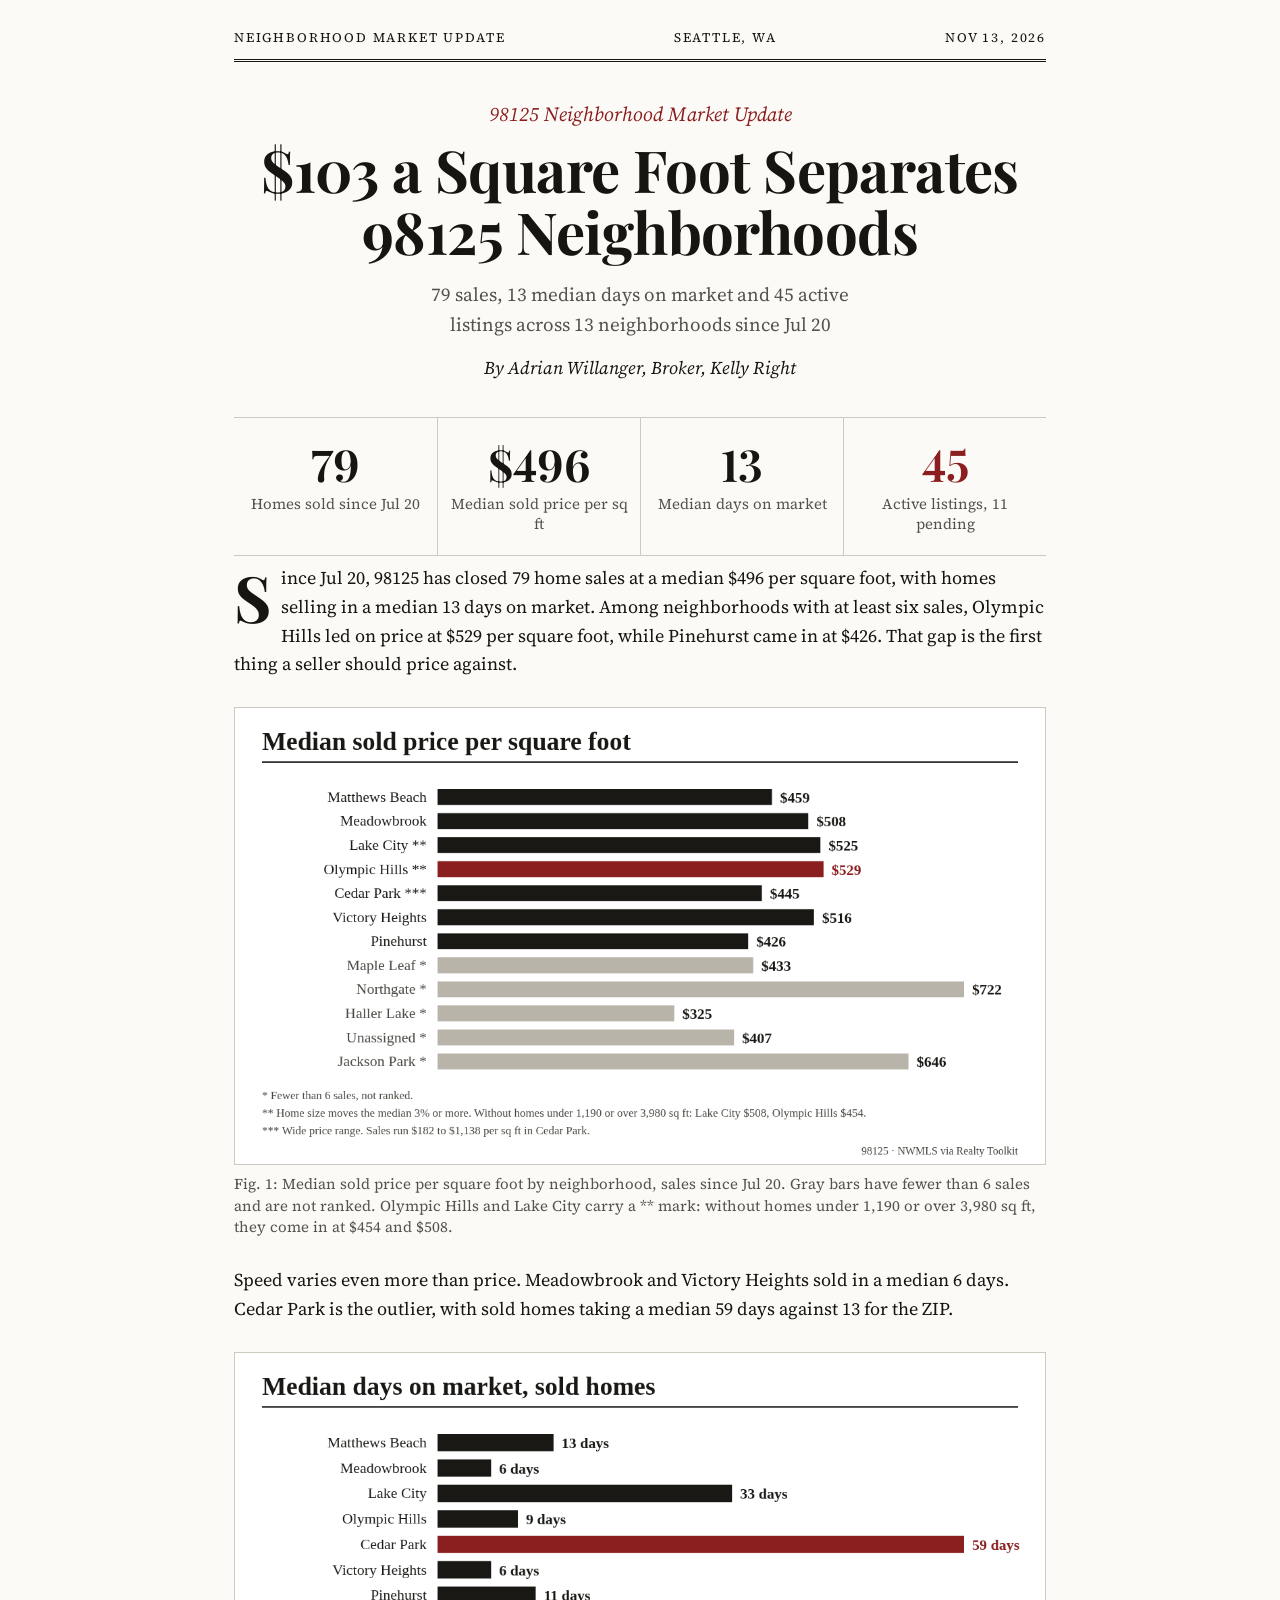
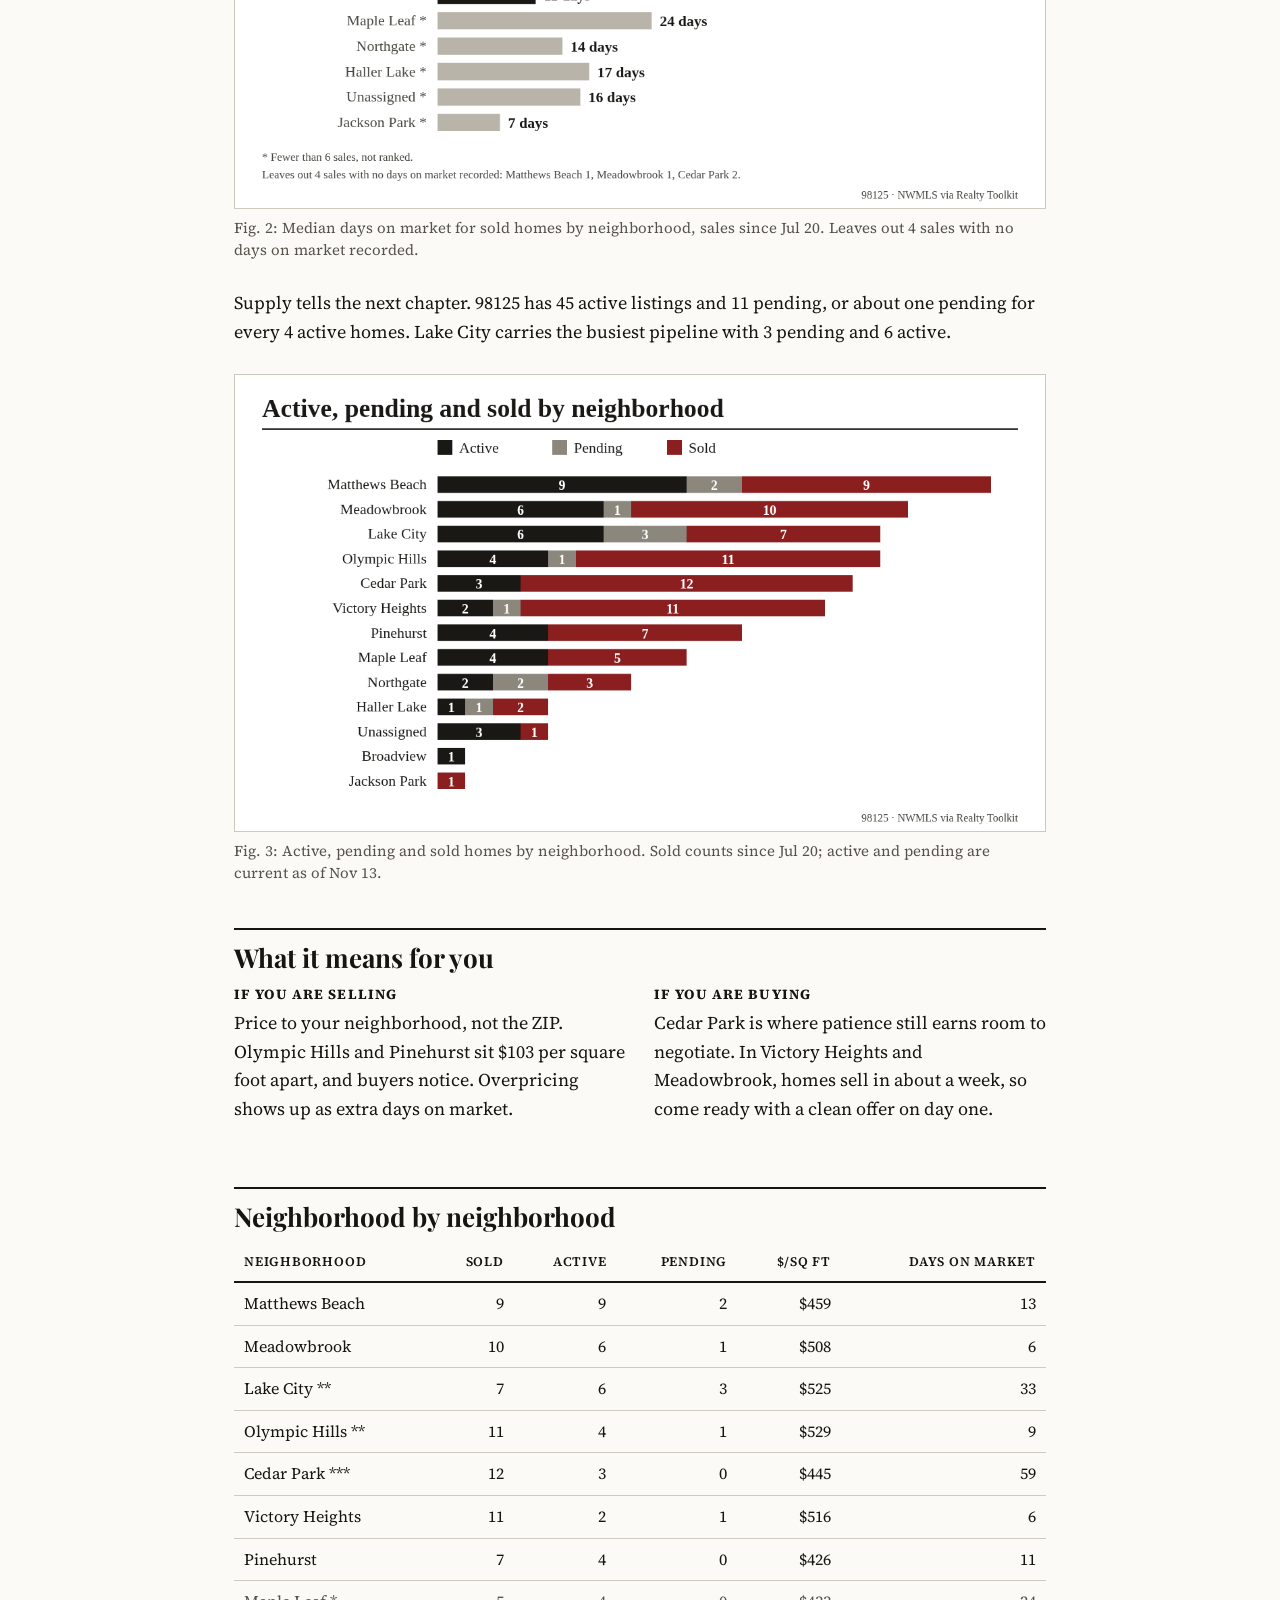
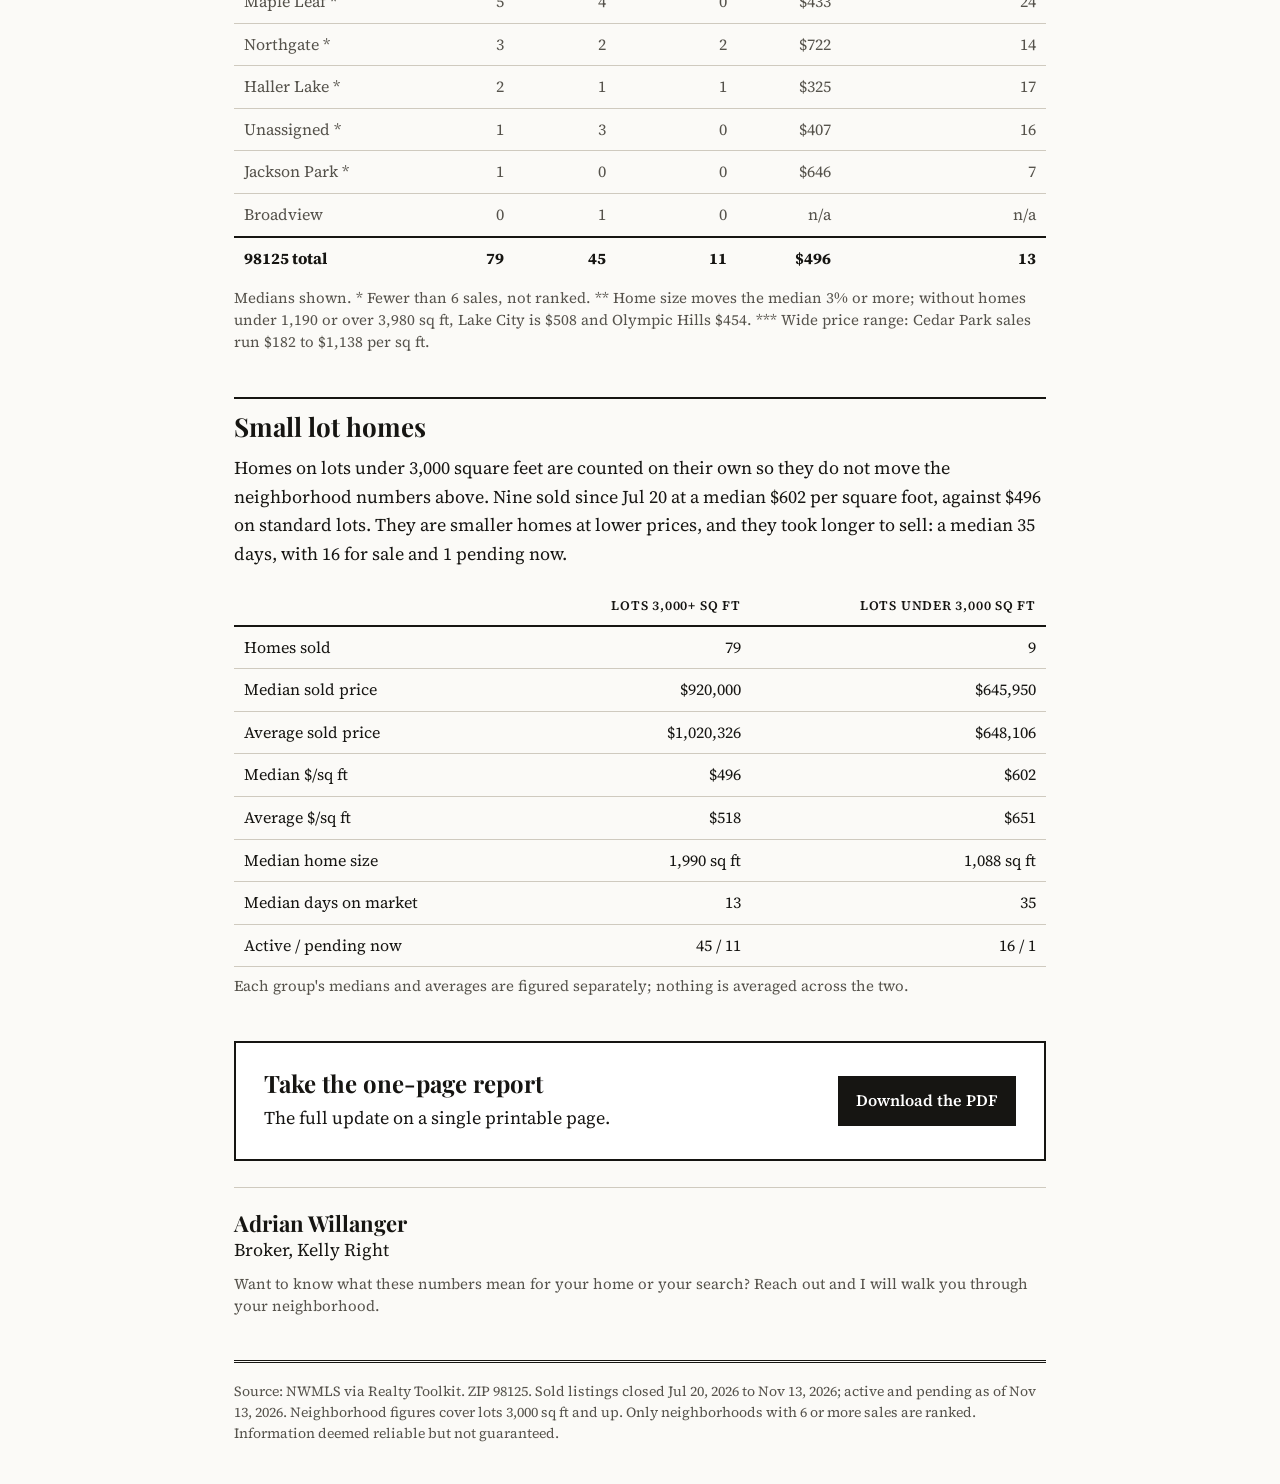
==== index.html @ 1f7a0842 "Make the GitHub Pages home page a client-facing 98125 market update and move the app to studio.html " ====
<!doctype html>
<html lang="en">
<head>
<meta charset="utf-8" />
<meta name="viewport" content="width=device-width, initial-scale=1" />
<title>98125 Neighborhood Market Update, November 2026 | Adrian Willanger</title>
<meta name="description" content="Neighborhood by neighborhood: price per square foot, days on market and listings for Seattle's 98125, from 79 home sales closed Jul 20 to Nov 13, 2026." />
<meta property="og:type" content="article" />
<meta property="og:title" content="98125 Neighborhood Market Update: November 2026" />
<meta property="og:description" content="$103 a square foot separates 98125 neighborhoods. Price per square foot, days on market and listings, neighborhood by neighborhood." />
<meta property="og:url" content="https://adrianwillanger-cyber.github.io/micro-market-studio/" />
<meta property="og:image" content="https://adrianwillanger-cyber.github.io/micro-market-studio/reports/98125-2026-11/share.png" />
<meta property="og:image:width" content="1200" />
<meta property="og:image:height" content="630" />
<meta name="twitter:card" content="summary_large_image" />
<link rel="preconnect" href="https://fonts.googleapis.com" />
<link rel="preconnect" href="https://fonts.gstatic.com" crossorigin />
<link href="https://fonts.googleapis.com/css2?family=Playfair+Display:wght@700&family=Source+Serif+4:ital,opsz,wght@0,8..60,400;0,8..60,600;0,8..60,700;1,8..60,400&display=swap" rel="stylesheet" />
<link rel="icon" href="data:image/svg+xml,%3Csvg xmlns=%27http://www.w3.org/2000/svg%27 viewBox=%270 0 16 16%27%3E%3Crect width=%2716%27 height=%2716%27 fill=%27%23161616%27/%3E%3C/svg%3E" />
<style>
:root { --ink:#161512; --muted:#55524b; --rule:#cfcabf; --paper:#fbfaf7; --red:#8b1e1e; --wash:#f2efe8; }
* { box-sizing:border-box; }
html { -webkit-text-size-adjust:100%; }
body { margin:0; font-variant-numeric:lining-nums; background:var(--paper); color:var(--ink); font:400 18px/1.6 "Source Serif 4", Georgia, serif; }
.wrap { max-width:860px; margin:0 auto; padding:0 24px; }
a { color:var(--ink); text-underline-offset:3px; }
.dateline { display:flex; justify-content:space-between; gap:12px; padding:28px 0 10px; border-bottom:3px double var(--ink); font-size:13px; letter-spacing:.14em; text-transform:uppercase; }
.kicker { margin:36px 0 8px; text-align:center; color:var(--red); font-style:italic; font-size:20px; }
h1 { margin:0 auto; max-width:760px; text-align:center; font:700 clamp(34px,6vw,58px)/1.08 "Playfair Display", Georgia, serif; letter-spacing:-.01em; text-wrap:balance; }
.dek { margin:16px auto 0; max-width:640px; text-align:center; color:var(--muted); font-size:19px; text-wrap:balance; }
.byline { margin:14px 0 0; text-align:center; font-style:italic; }
.figs { display:grid; grid-template-columns:repeat(4,1fr); margin:34px 0 8px; border-top:1px solid var(--rule); border-bottom:1px solid var(--rule); }
.fig { padding:22px 10px; text-align:center; }
.fig + .fig { border-left:1px solid var(--rule); }
.fig b { display:block; font:700 clamp(30px,4.6vw,44px)/1.1 "Playfair Display", Georgia, serif; font-variant-numeric:lining-nums tabular-nums; }
.fig span { display:block; margin-top:6px; color:var(--muted); font-size:15px; line-height:1.3; }
.fig.red b { color:var(--red); }
article p { margin:0 0 1.05em; }
.lead::first-letter { float:left; font:700 64px/0.85 "Playfair Display", Georgia, serif; padding:6px 10px 0 0; }
h2 { margin:44px 0 12px; padding-top:12px; border-top:2px solid var(--ink); font:700 26px/1.2 "Playfair Display", Georgia, serif; }
figure { margin:28px 0; }
figure img { display:block; width:100%; height:auto; border:1px solid var(--rule); background:#fff; }
figcaption { margin-top:8px; color:var(--muted); font-size:15px; line-height:1.45; }
.tablewrap { overflow-x:auto; margin:12px 0 8px; -webkit-overflow-scrolling:touch; }
table { width:100%; border-collapse:collapse; font-size:16px; font-variant-numeric:lining-nums tabular-nums; }
th, td { padding:8px 10px; border-bottom:1px solid var(--rule); text-align:right; white-space:nowrap; }
th:first-child, td:first-child { text-align:left; }
thead th { border-bottom:2px solid var(--ink); font-weight:600; font-size:13px; letter-spacing:.06em; text-transform:uppercase; }
tr.dim td { color:var(--muted); }
tr.total td { border-top:2px solid var(--ink); border-bottom:none; font-weight:700; }
.note { color:var(--muted); font-size:15px; line-height:1.45; }
.split { display:grid; grid-template-columns:1fr 1fr; gap:28px; margin-top:8px; }
.split h3 { margin:0 0 6px; font:700 19px/1.3 "Source Serif 4", Georgia, serif; text-transform:uppercase; letter-spacing:.08em; font-size:14px; }
.box { margin:44px 0 0; padding:26px 28px; border:2px solid var(--ink); background:#fff; display:flex; gap:24px; align-items:center; justify-content:space-between; flex-wrap:wrap; }
.box h2 { margin:0 0 6px; padding:0; border:0; font-size:24px; }
.box p { margin:0; }
.btn { display:inline-block; padding:12px 18px; background:var(--ink); color:#fff; text-decoration:none; font-weight:600; font-size:16px; }
.btn:hover, .btn:focus-visible { background:var(--red); }
.contact { margin:26px 0 0; padding:22px 0 0; border-top:1px solid var(--rule); }
.contact .name { font:700 22px/1.2 "Playfair Display", Georgia, serif; }
footer { margin:44px 0 0; padding:18px 0 40px; border-top:3px double var(--ink); color:var(--muted); font-size:14px; line-height:1.5; }
@media (max-width:640px) {
  body { font-size:17px; }
  .wrap { padding:0 18px; }
  .dateline span:first-child { display:none; }
  .figs { grid-template-columns:1fr 1fr; }
  .fig:nth-child(3) { border-left:none; }
  .fig:nth-child(n+3) { border-top:1px solid var(--rule); }
  .split { grid-template-columns:1fr; gap:16px; }
  th, td { padding:7px 8px; font-size:15px; }
  .box { padding:20px; }
}
</style>
</head>
<body>
<div class="wrap">
  <div class="dateline"><span>Neighborhood Market Update</span><span>Seattle, WA</span><span>Nov 13, 2026</span></div>

  <header>
    <p class="kicker">98125 Neighborhood Market Update</p>
    <h1>$103 a Square Foot Separates 98125 Neighborhoods</h1>
    <p class="dek">79 sales, 13 median days on market and 45 active listings across 13 neighborhoods since Jul 20</p>
    <p class="byline">By Adrian Willanger, Broker, Kelly Right</p>
  </header>

  <section class="figs" aria-label="Key figures">
    <div class="fig"><b>79</b><span>Homes sold since Jul 20</span></div>
    <div class="fig"><b>$496</b><span>Median sold price per sq ft</span></div>
    <div class="fig"><b>13</b><span>Median days on market</span></div>
    <div class="fig red"><b>45</b><span>Active listings, 11 pending</span></div>
  </section>

  <article>
    <p class="lead">Since Jul 20, 98125 has closed 79 home sales at a median $496 per square foot, with homes selling in a median 13 days on market. Among neighborhoods with at least six sales, Olympic Hills led on price at $529 per square foot, while Pinehurst came in at $426. That gap is the first thing a seller should price against.</p>

    <figure>
      <img src="reports/98125-2026-11/chart-1.png" width="1200" height="675" alt="Bar chart of median sold price per square foot by 98125 neighborhood. Olympic Hills $529, Lake City $525, Victory Heights $516, Meadowbrook $508, Matthews Beach $459, Cedar Park $445, Pinehurst $426." />
      <figcaption>Fig. 1: Median sold price per square foot by neighborhood, sales since Jul 20. Gray bars have fewer than 6 sales and are not ranked. Olympic Hills and Lake City carry a ** mark: without homes under 1,190 or over 3,980 sq ft, they come in at $454 and $508.</figcaption>
    </figure>

    <p>Speed varies even more than price. Meadowbrook and Victory Heights sold in a median 6 days. Cedar Park is the outlier, with sold homes taking a median 59 days against 13 for the ZIP.</p>

    <figure>
      <img src="reports/98125-2026-11/chart-2.png" width="1200" height="675" alt="Bar chart of median days on market for sold homes by 98125 neighborhood. Cedar Park is slowest at 59 days; Meadowbrook and Victory Heights are fastest at 6 days." />
      <figcaption>Fig. 2: Median days on market for sold homes by neighborhood, sales since Jul 20. Leaves out 4 sales with no days on market recorded.</figcaption>
    </figure>

    <p>Supply tells the next chapter. 98125 has 45 active listings and 11 pending, or about one pending for every 4 active homes. Lake City carries the busiest pipeline with 3 pending and 6 active.</p>

    <figure>
      <img src="reports/98125-2026-11/chart-3.png" width="1200" height="675" alt="Chart of active, pending and sold homes by 98125 neighborhood." />
      <figcaption>Fig. 3: Active, pending and sold homes by neighborhood. Sold counts since Jul 20; active and pending are current as of Nov 13.</figcaption>
    </figure>

    <h2>What it means for you</h2>
    <div class="split">
      <div>
        <h3>If you are selling</h3>
        <p>Price to your neighborhood, not the ZIP. Olympic Hills and Pinehurst sit $103 per square foot apart, and buyers notice. Overpricing shows up as extra days on market.</p>
      </div>
      <div>
        <h3>If you are buying</h3>
        <p>Cedar Park is where patience still earns room to negotiate. In Victory Heights and Meadowbrook, homes sell in about a week, so come ready with a clean offer on day one.</p>
      </div>
    </div>

    <h2>Neighborhood by neighborhood</h2>
    <div class="tablewrap">
      <table>
        <thead><tr><th>Neighborhood</th><th>Sold</th><th>Active</th><th>Pending</th><th>$/sq ft</th><th>Days on market</th></tr></thead>
        <tbody>
          <tr><td>Matthews Beach</td><td>9</td><td>9</td><td>2</td><td>$459</td><td>13</td></tr>
          <tr><td>Meadowbrook</td><td>10</td><td>6</td><td>1</td><td>$508</td><td>6</td></tr>
          <tr><td>Lake City **</td><td>7</td><td>6</td><td>3</td><td>$525</td><td>33</td></tr>
          <tr><td>Olympic Hills **</td><td>11</td><td>4</td><td>1</td><td>$529</td><td>9</td></tr>
          <tr><td>Cedar Park ***</td><td>12</td><td>3</td><td>0</td><td>$445</td><td>59</td></tr>
          <tr><td>Victory Heights</td><td>11</td><td>2</td><td>1</td><td>$516</td><td>6</td></tr>
          <tr><td>Pinehurst</td><td>7</td><td>4</td><td>0</td><td>$426</td><td>11</td></tr>
          <tr class="dim"><td>Maple Leaf *</td><td>5</td><td>4</td><td>0</td><td>$433</td><td>24</td></tr>
          <tr class="dim"><td>Northgate *</td><td>3</td><td>2</td><td>2</td><td>$722</td><td>14</td></tr>
          <tr class="dim"><td>Haller Lake *</td><td>2</td><td>1</td><td>1</td><td>$325</td><td>17</td></tr>
          <tr class="dim"><td>Unassigned *</td><td>1</td><td>3</td><td>0</td><td>$407</td><td>16</td></tr>
          <tr class="dim"><td>Jackson Park *</td><td>1</td><td>0</td><td>0</td><td>$646</td><td>7</td></tr>
          <tr class="dim"><td>Broadview</td><td>0</td><td>1</td><td>0</td><td>n/a</td><td>n/a</td></tr>
          <tr class="total"><td>98125 total</td><td>79</td><td>45</td><td>11</td><td>$496</td><td>13</td></tr>
        </tbody>
      </table>
    </div>
    <p class="note">Medians shown. * Fewer than 6 sales, not ranked. ** Home size moves the median 3% or more; without homes under 1,190 or over 3,980 sq ft, Lake City is $508 and Olympic Hills $454. *** Wide price range: Cedar Park sales run $182 to $1,138 per sq ft.</p>

    <h2>Small lot homes</h2>
    <p>Homes on lots under 3,000 square feet are counted on their own so they do not move the neighborhood numbers above. Nine sold since Jul 20 at a median $602 per square foot, against $496 on standard lots. They are smaller homes at lower prices, and they took longer to sell: a median 35 days, with 16 for sale and 1 pending now.</p>
    <div class="tablewrap">
      <table>
        <thead><tr><th></th><th>Lots 3,000+ sq ft</th><th>Lots under 3,000 sq ft</th></tr></thead>
        <tbody>
          <tr><td>Homes sold</td><td>79</td><td>9</td></tr>
          <tr><td>Median sold price</td><td>$920,000</td><td>$645,950</td></tr>
          <tr><td>Average sold price</td><td>$1,020,326</td><td>$648,106</td></tr>
          <tr><td>Median $/sq ft</td><td>$496</td><td>$602</td></tr>
          <tr><td>Average $/sq ft</td><td>$518</td><td>$651</td></tr>
          <tr><td>Median home size</td><td>1,990 sq ft</td><td>1,088 sq ft</td></tr>
          <tr><td>Median days on market</td><td>13</td><td>35</td></tr>
          <tr><td>Active / pending now</td><td>45 / 11</td><td>16 / 1</td></tr>
        </tbody>
      </table>
    </div>
    <p class="note">Each group's medians and averages are figured separately; nothing is averaged across the two.</p>

    <div class="box">
      <div>
        <h2>Take the one-page report</h2>
        <p>The full update on a single printable page.</p>
      </div>
      <a class="btn" href="reports/98125-2026-11/98125-Neighborhood-Market-Update-Nov-2026.pdf" download>Download the PDF</a>
    </div>

    <div class="contact">
      <div class="name">Adrian Willanger</div>
      <div>Broker, Kelly Right</div>
      <p class="note" style="margin-top:8px">Want to know what these numbers mean for your home or your search? Reach out and I will walk you through your neighborhood.</p>
    </div>
  </article>

  <footer>
    Source: NWMLS via Realty Toolkit. ZIP 98125. Sold listings closed Jul 20, 2026 to Nov 13, 2026; active and pending as of Nov 13, 2026. Neighborhood figures cover lots 3,000 sq ft and up. Only neighborhoods with 6 or more sales are ranked. Information deemed reliable but not guaranteed.
  </footer>
</div>
</body>
</html>
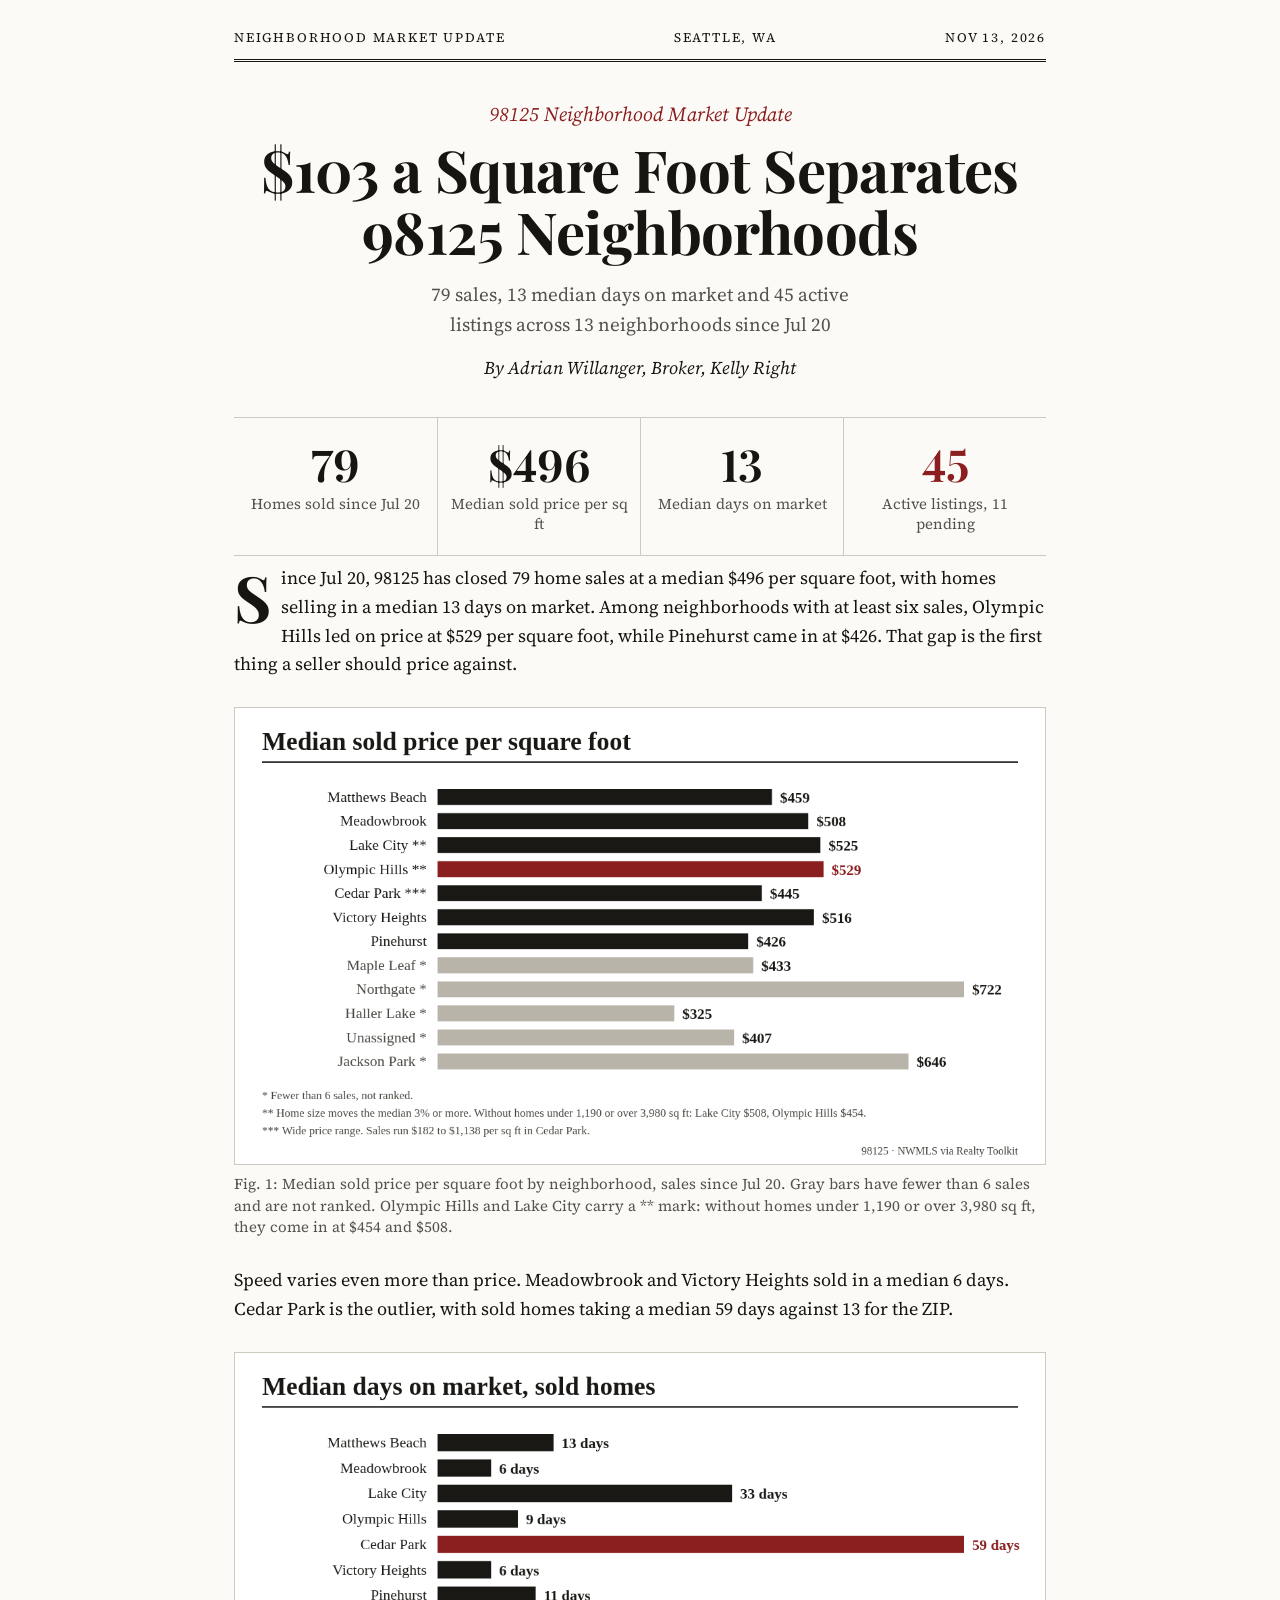
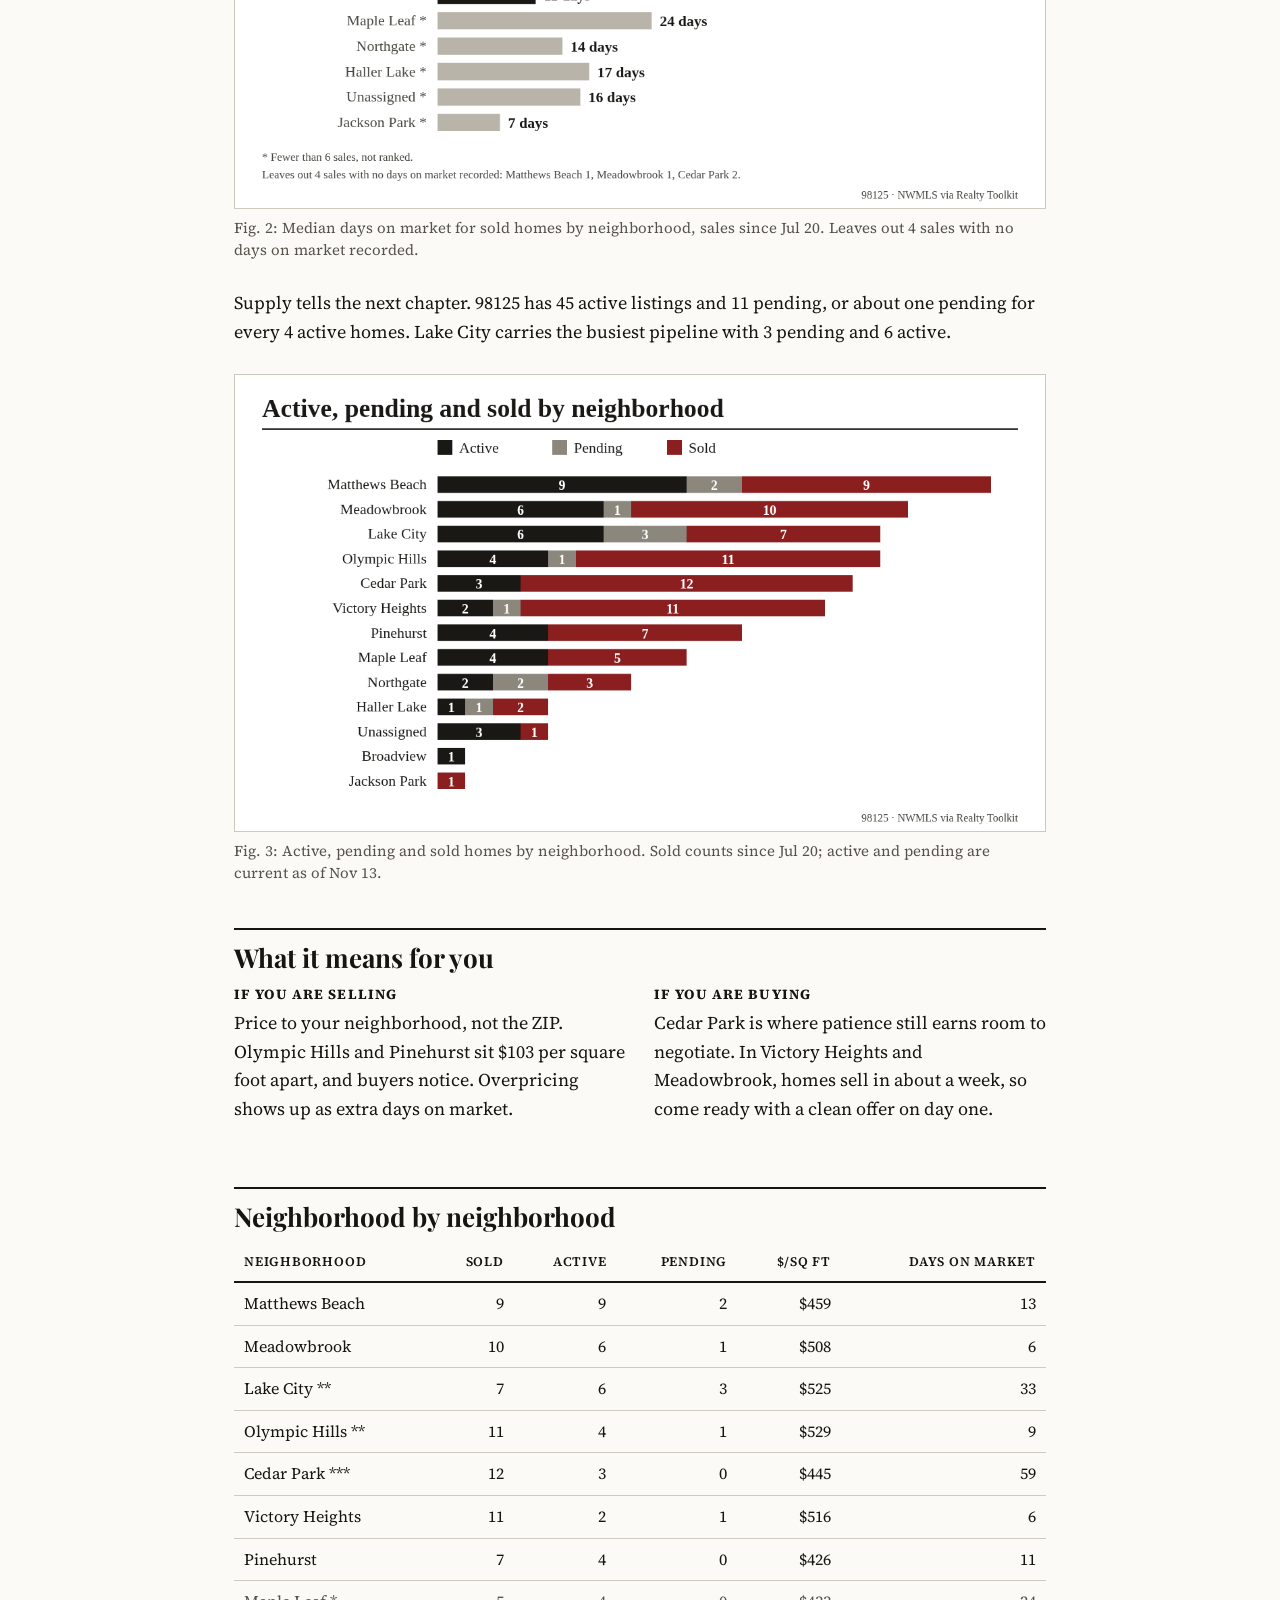
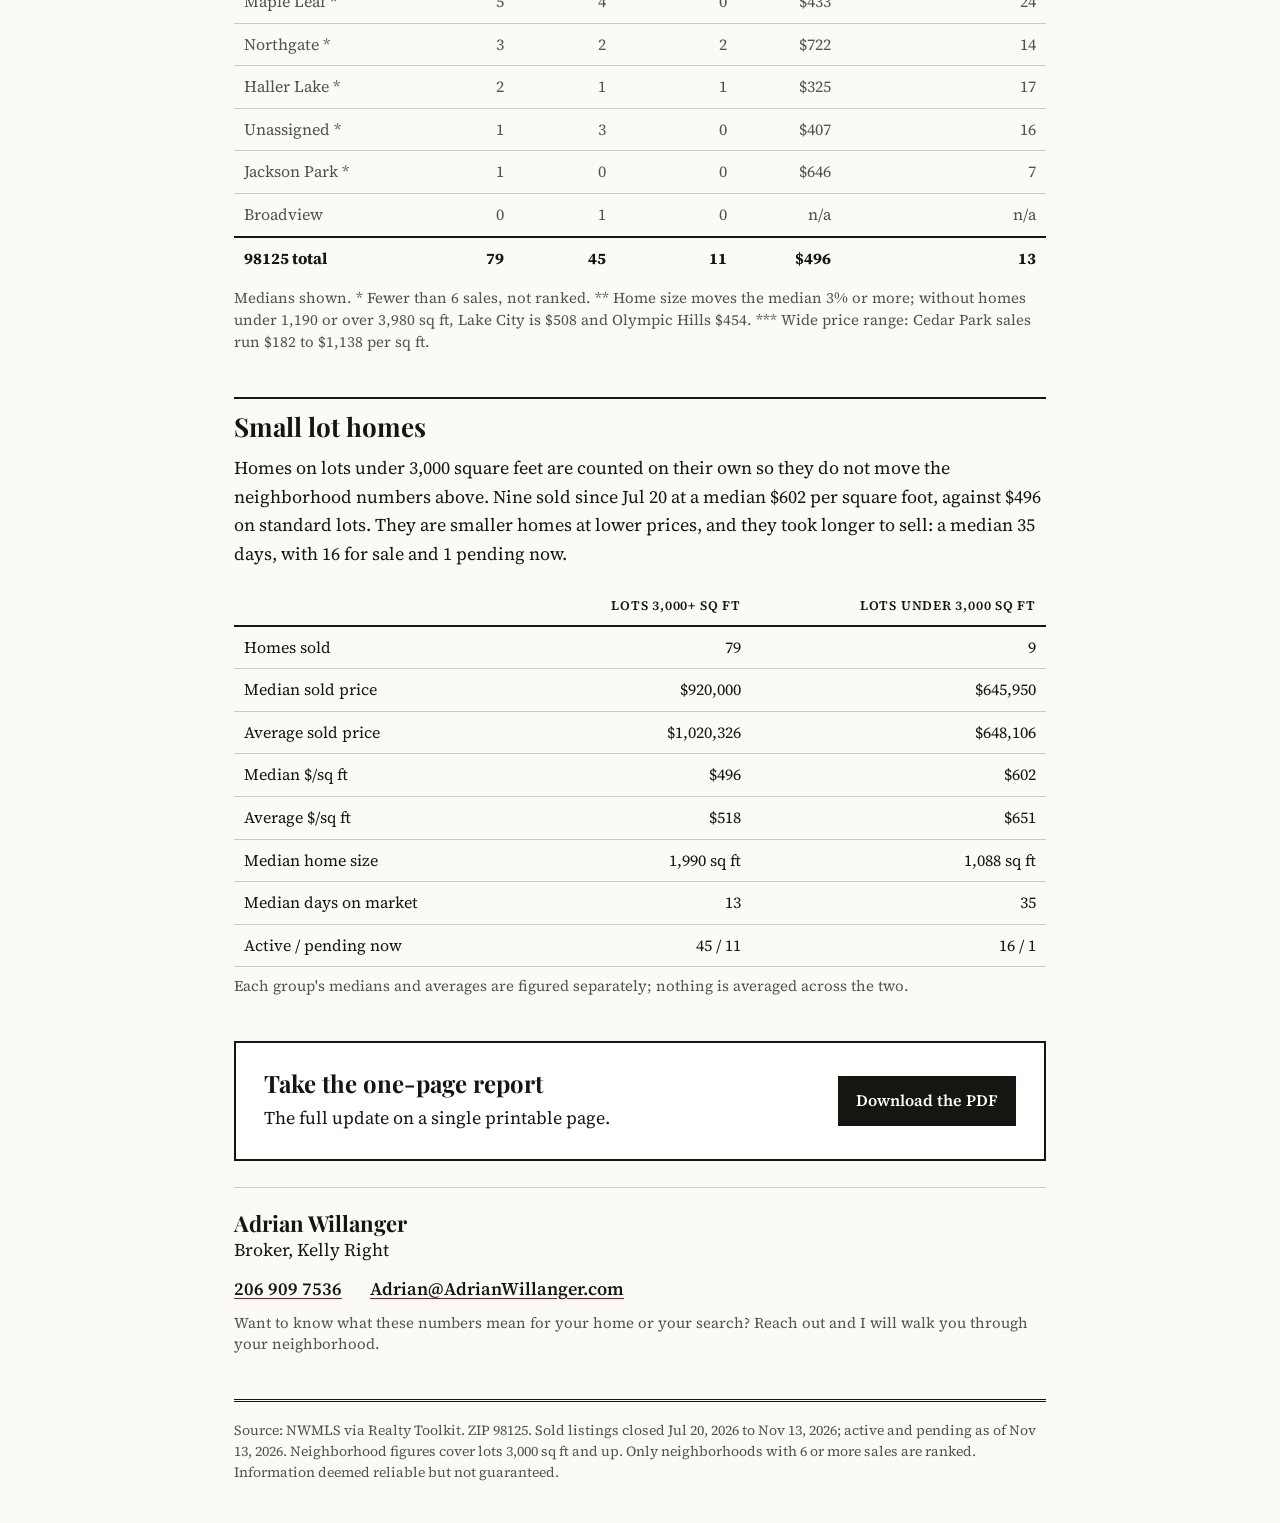
==== commit 60caec32: "Add phone and email to the client page contact block Co-authored-by: Perplexity <noreply@perplexity." ====
--- a/index.html
+++ b/index.html
@@ -58,6 +58,9 @@
 .btn:hover, .btn:focus-visible { background:var(--red); }
 .contact { margin:26px 0 0; padding:22px 0 0; border-top:1px solid var(--rule); }
 .contact .name { font:700 22px/1.2 "Playfair Display", Georgia, serif; }
+.reach { display:flex; flex-wrap:wrap; gap:6px 28px; margin-top:10px; font-weight:600; }
+.reach a { text-decoration:underline; text-decoration-color:var(--red); }
+.reach a:hover, .reach a:focus-visible { color:var(--red); }
 footer { margin:44px 0 0; padding:18px 0 40px; border-top:3px double var(--ink); color:var(--muted); font-size:14px; line-height:1.5; }
 @media (max-width:640px) {
   body { font-size:17px; }
@@ -178,6 +181,7 @@
     <div class="contact">
       <div class="name">Adrian Willanger</div>
       <div>Broker, Kelly Right</div>
+      <div class="reach"><a href="tel:+12069097536">206 909 7536</a><a href="mailto:adrian@adrianwillanger.com">Adrian@AdrianWillanger.com</a></div>
       <p class="note" style="margin-top:8px">Want to know what these numbers mean for your home or your search? Reach out and I will walk you through your neighborhood.</p>
     </div>
   </article>
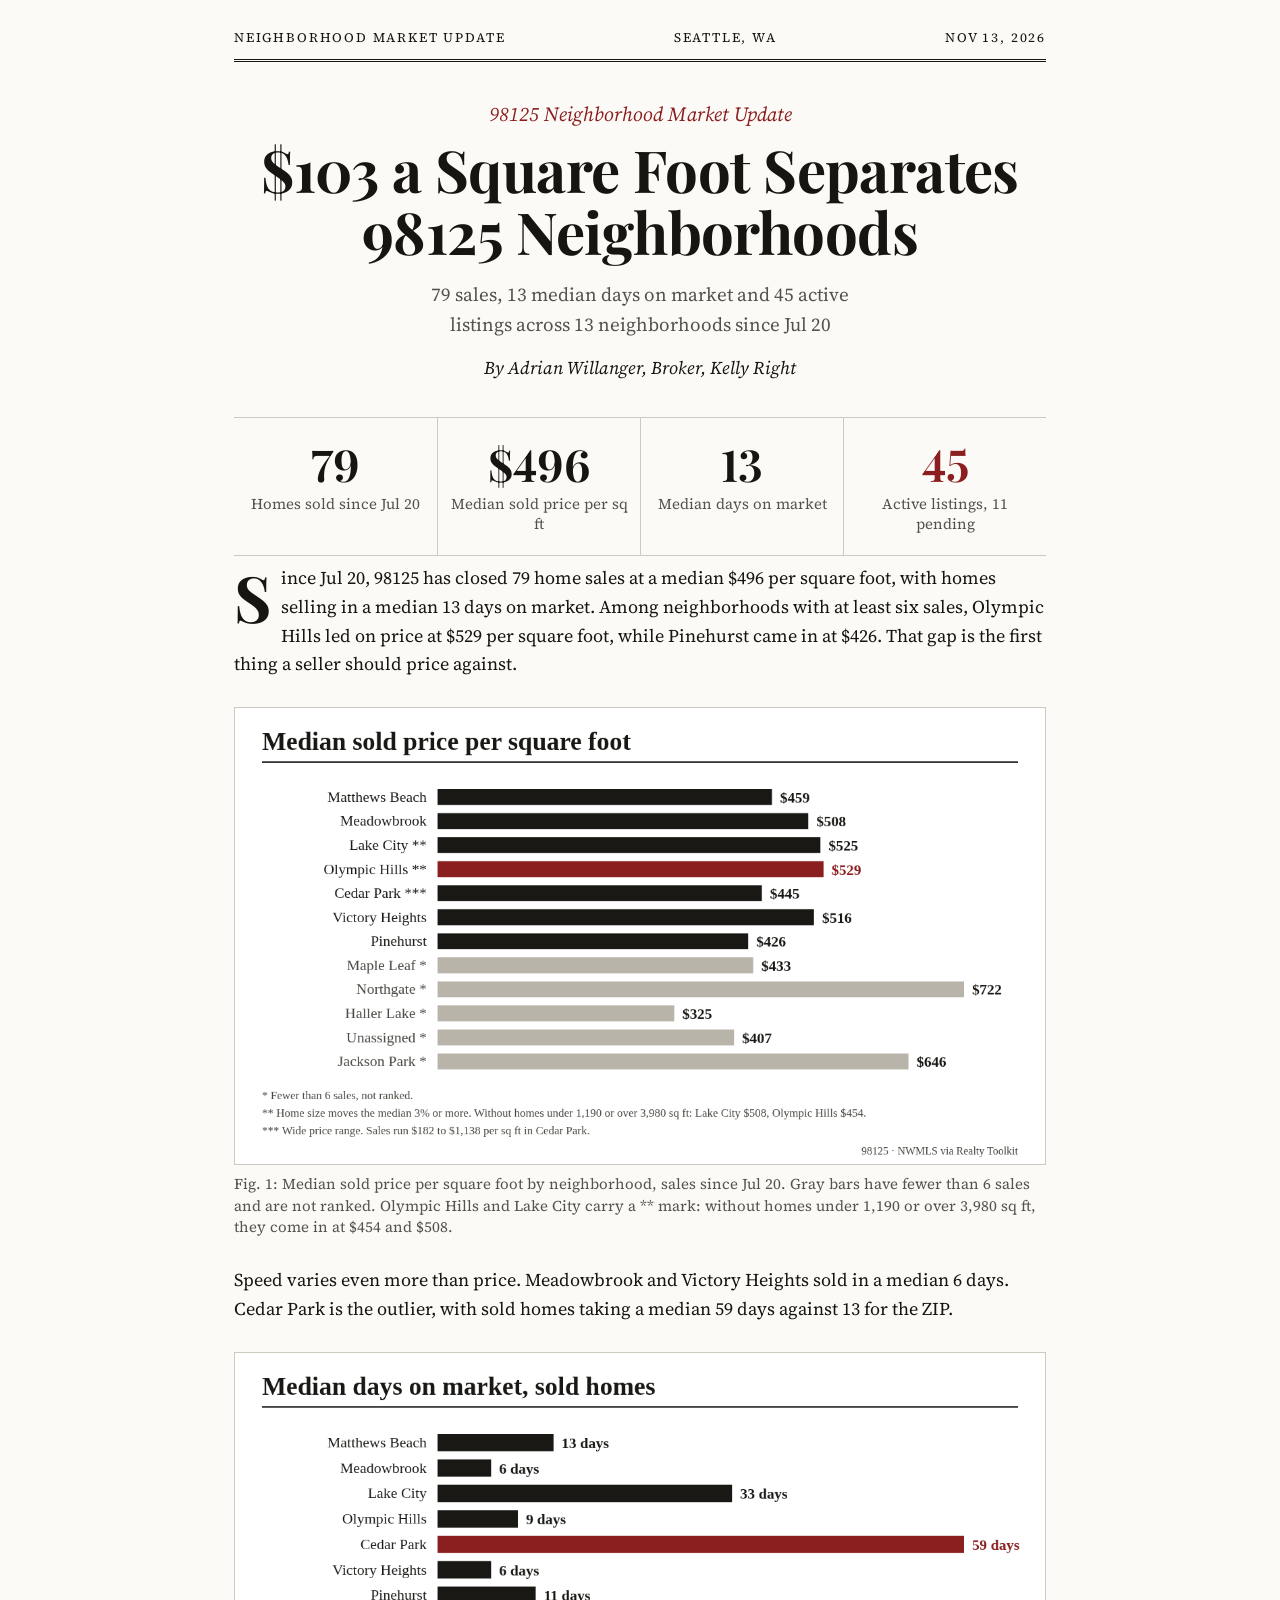
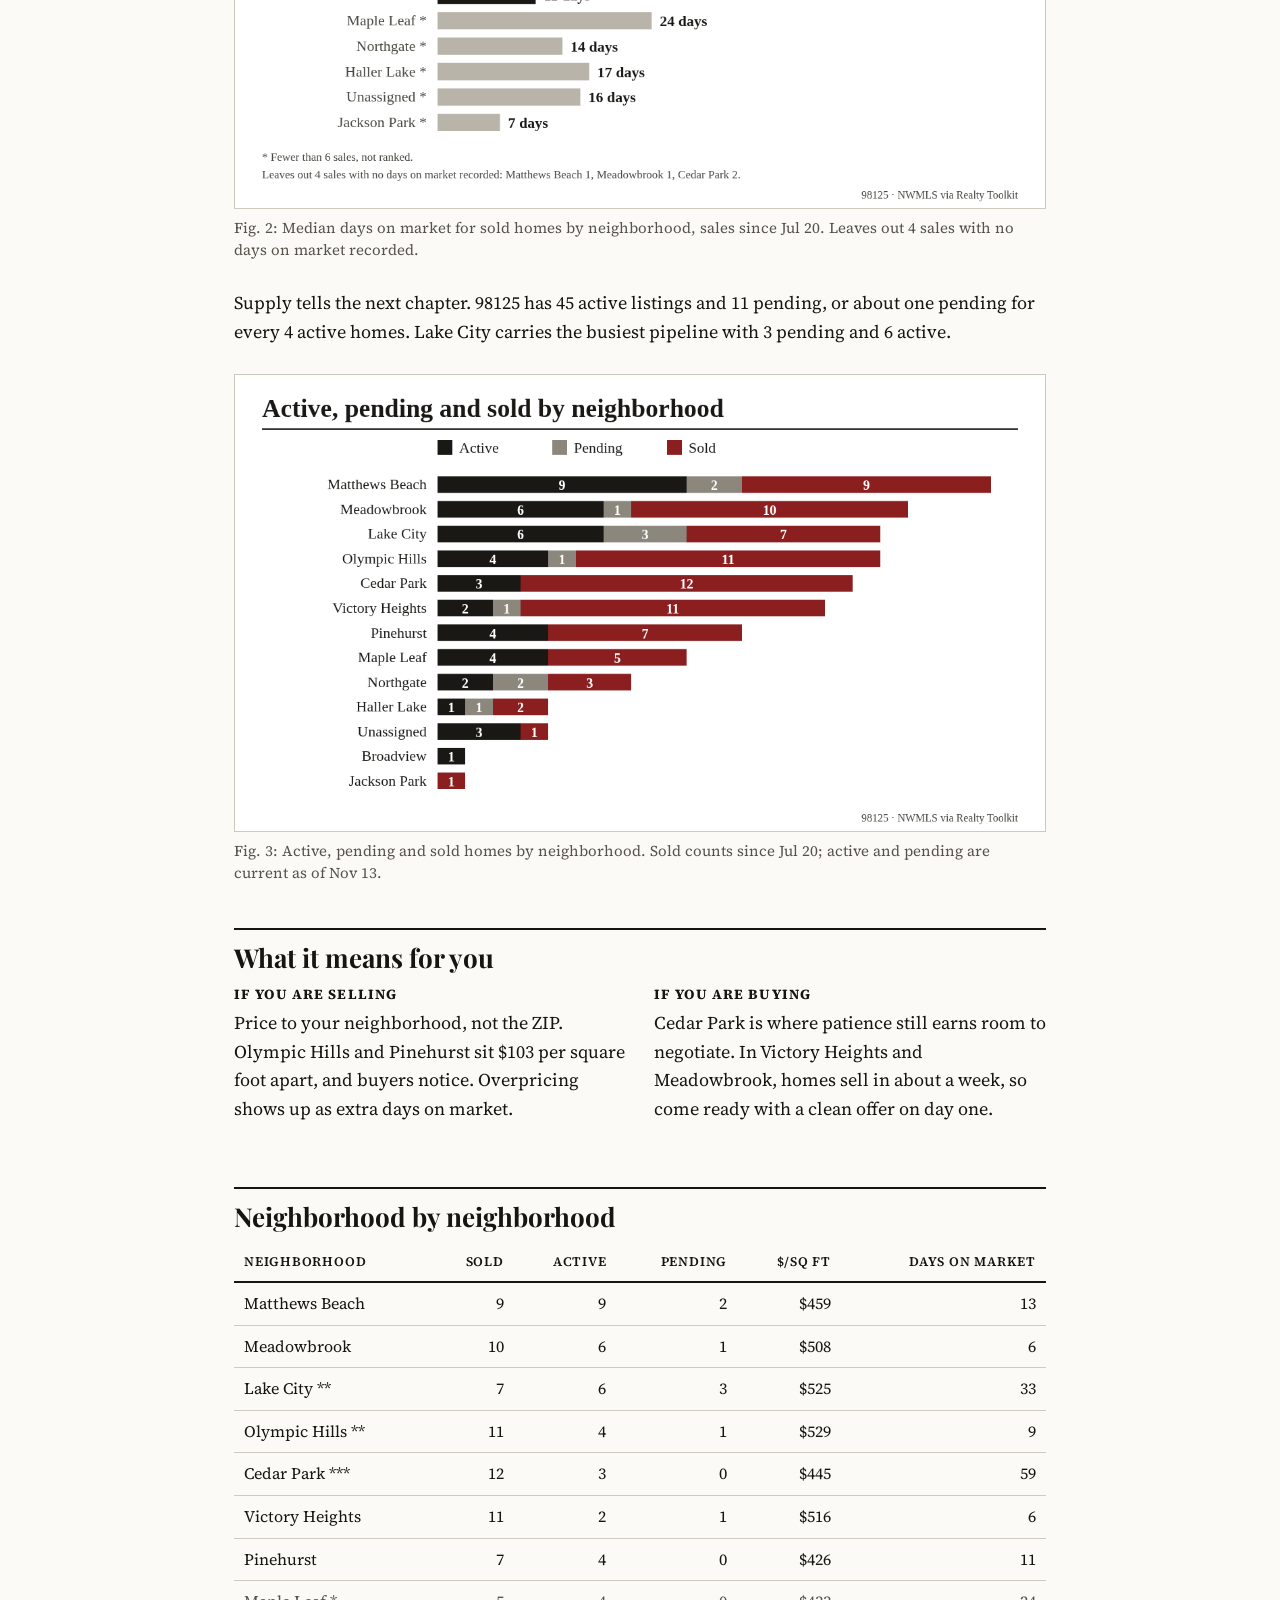
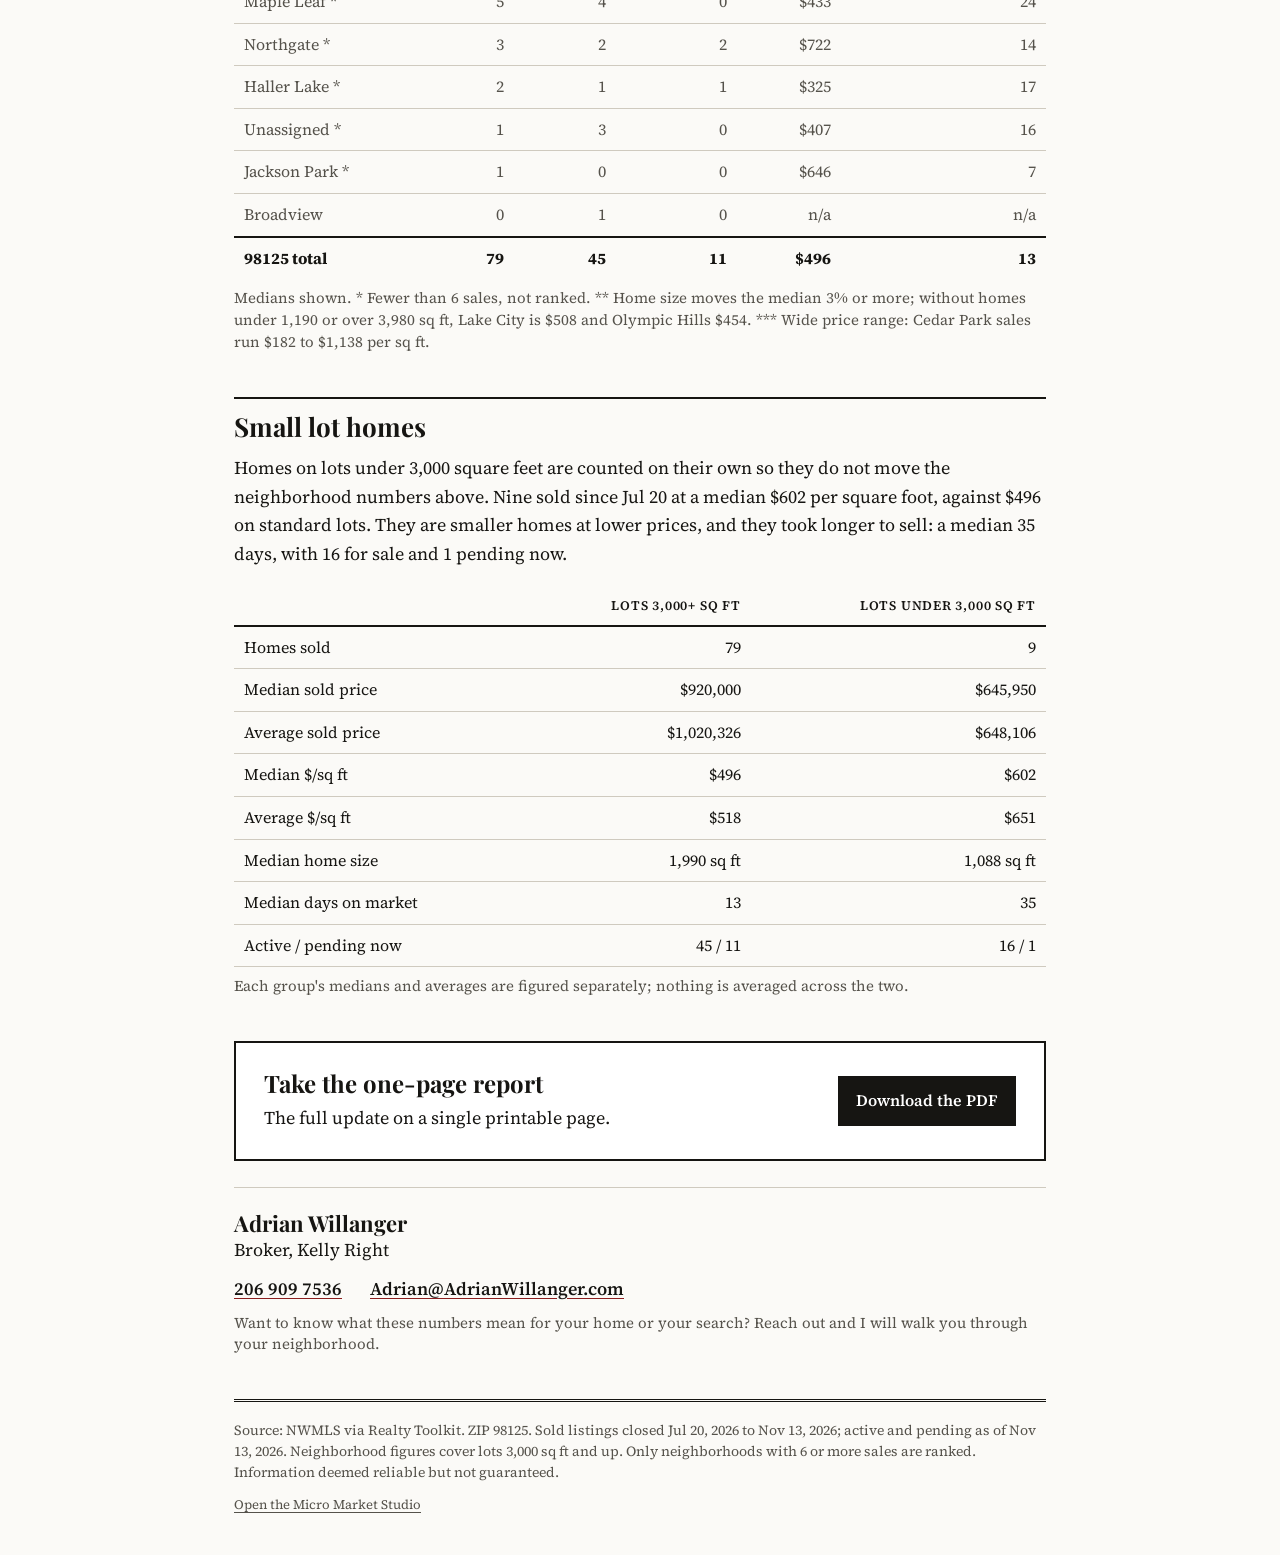
==== commit eacfe5f6: "Add Open the Micro Market Studio link to the client page footer Co-authored-by: Perplexity <noreply@" ====
--- a/index.html
+++ b/index.html
@@ -61,6 +61,8 @@
 .reach { display:flex; flex-wrap:wrap; gap:6px 28px; margin-top:10px; font-weight:600; }
 .reach a { text-decoration:underline; text-decoration-color:var(--red); }
 .reach a:hover, .reach a:focus-visible { color:var(--red); }
+footer .studio-link { margin:12px 0 0; font-size:13px; }
+footer .studio-link a { color:var(--muted); }
 footer { margin:44px 0 0; padding:18px 0 40px; border-top:3px double var(--ink); color:var(--muted); font-size:14px; line-height:1.5; }
 @media (max-width:640px) {
   body { font-size:17px; }
@@ -188,6 +190,7 @@
 
   <footer>
     Source: NWMLS via Realty Toolkit. ZIP 98125. Sold listings closed Jul 20, 2026 to Nov 13, 2026; active and pending as of Nov 13, 2026. Neighborhood figures cover lots 3,000 sq ft and up. Only neighborhoods with 6 or more sales are ranked. Information deemed reliable but not guaranteed.
+    <p class="studio-link"><a href="studio.html">Open the Micro Market Studio</a></p>
   </footer>
 </div>
 </body>
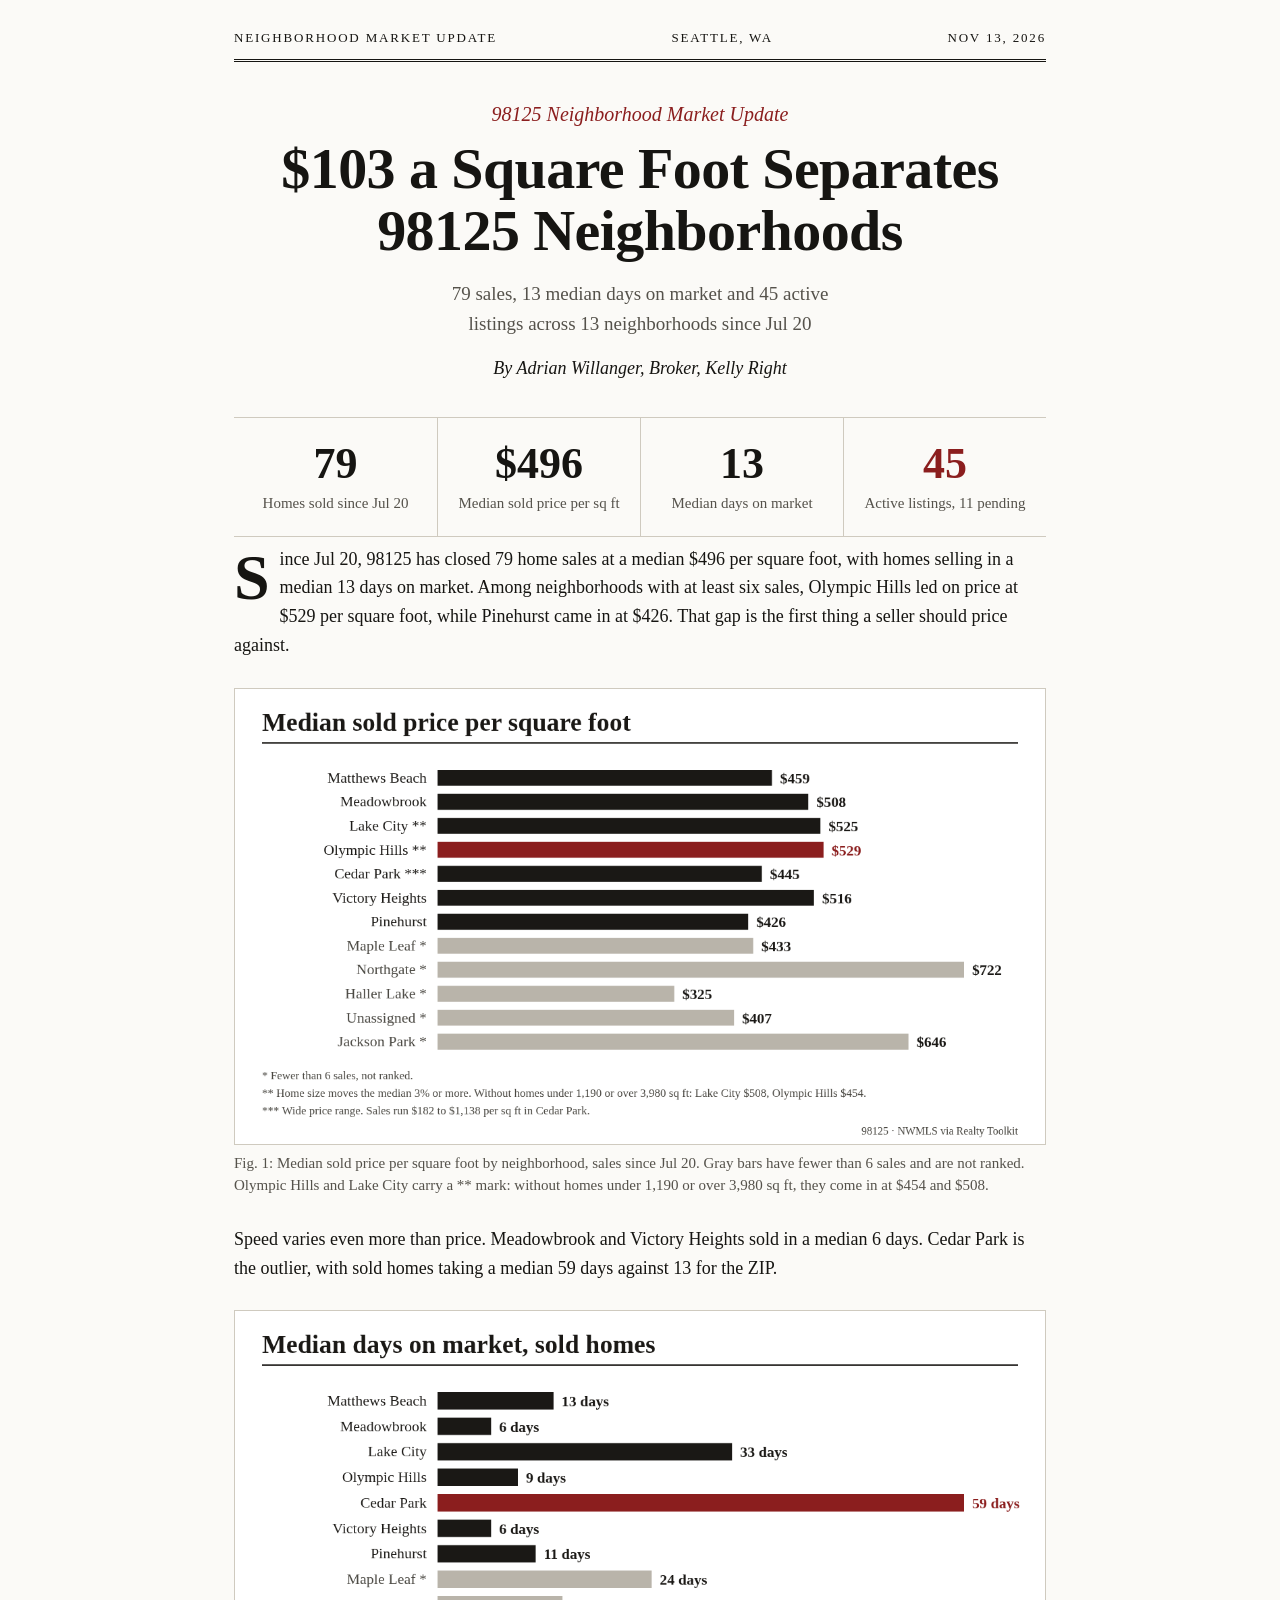
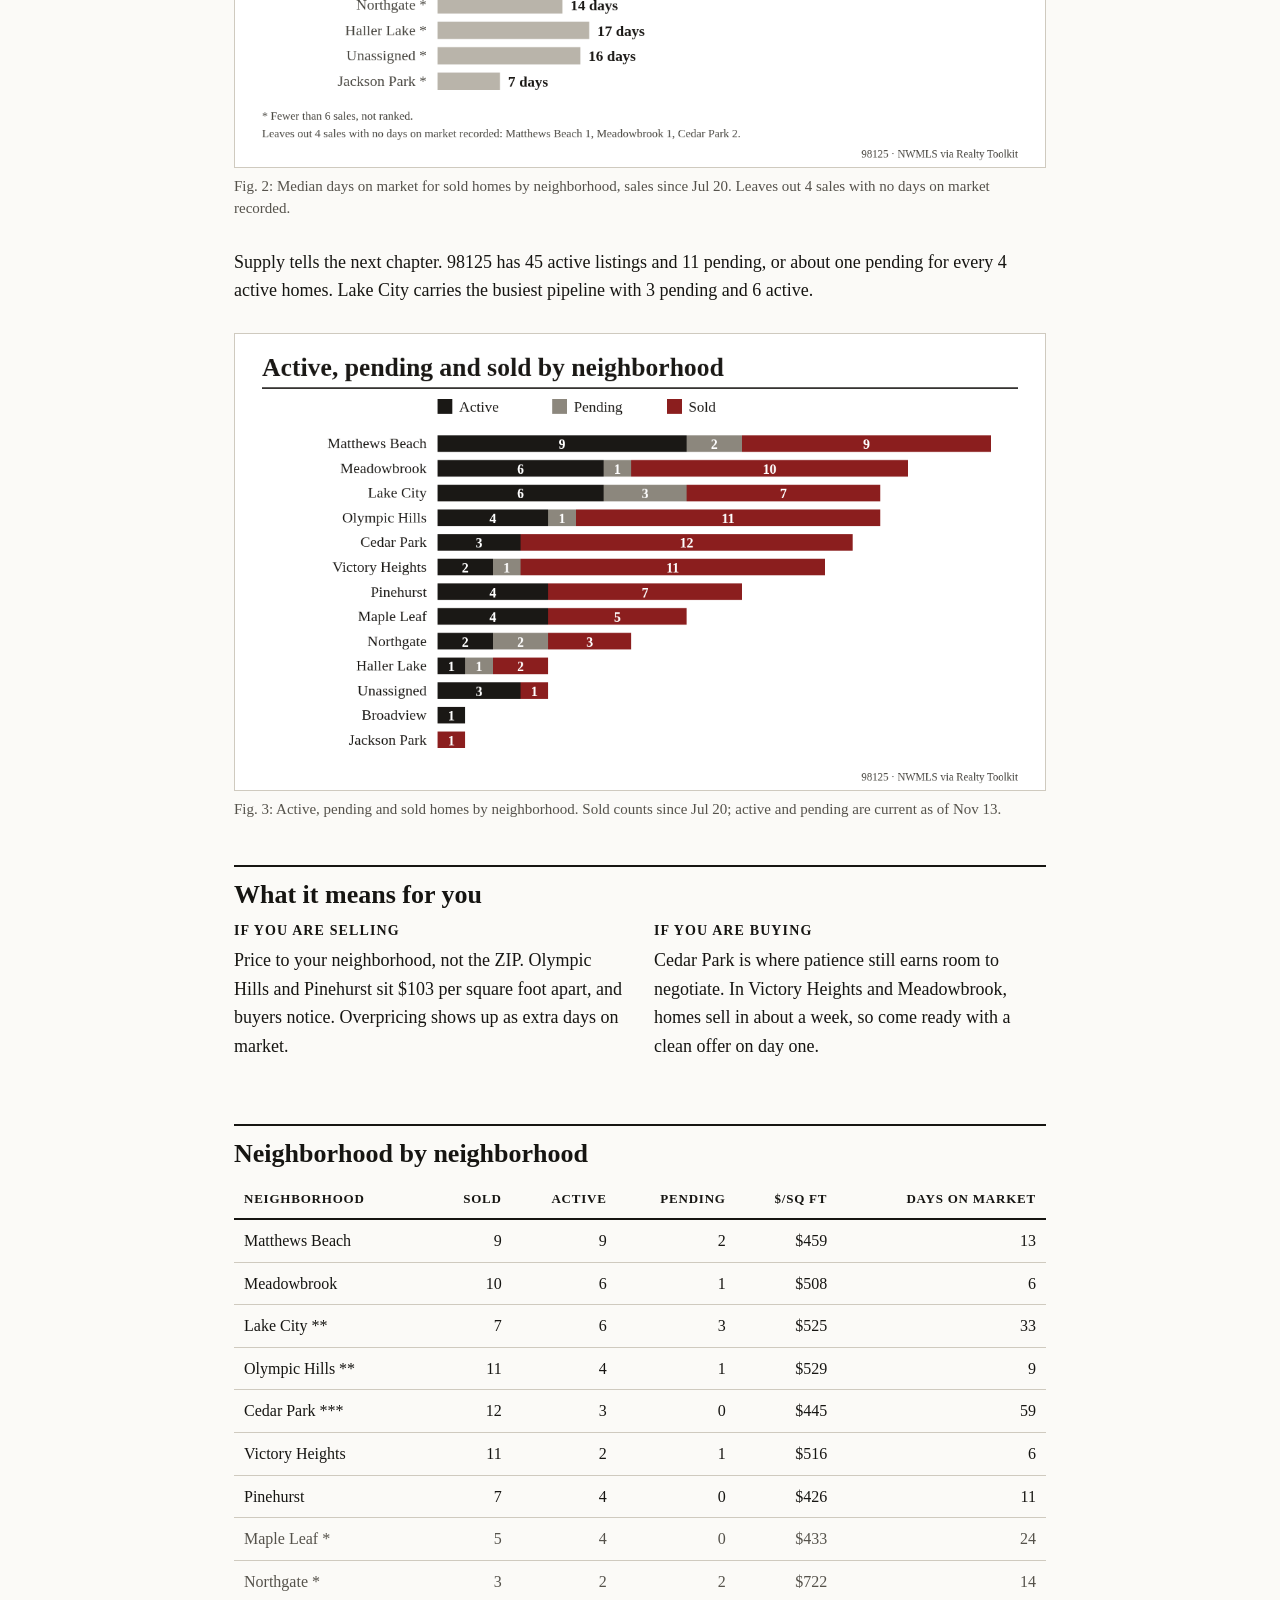
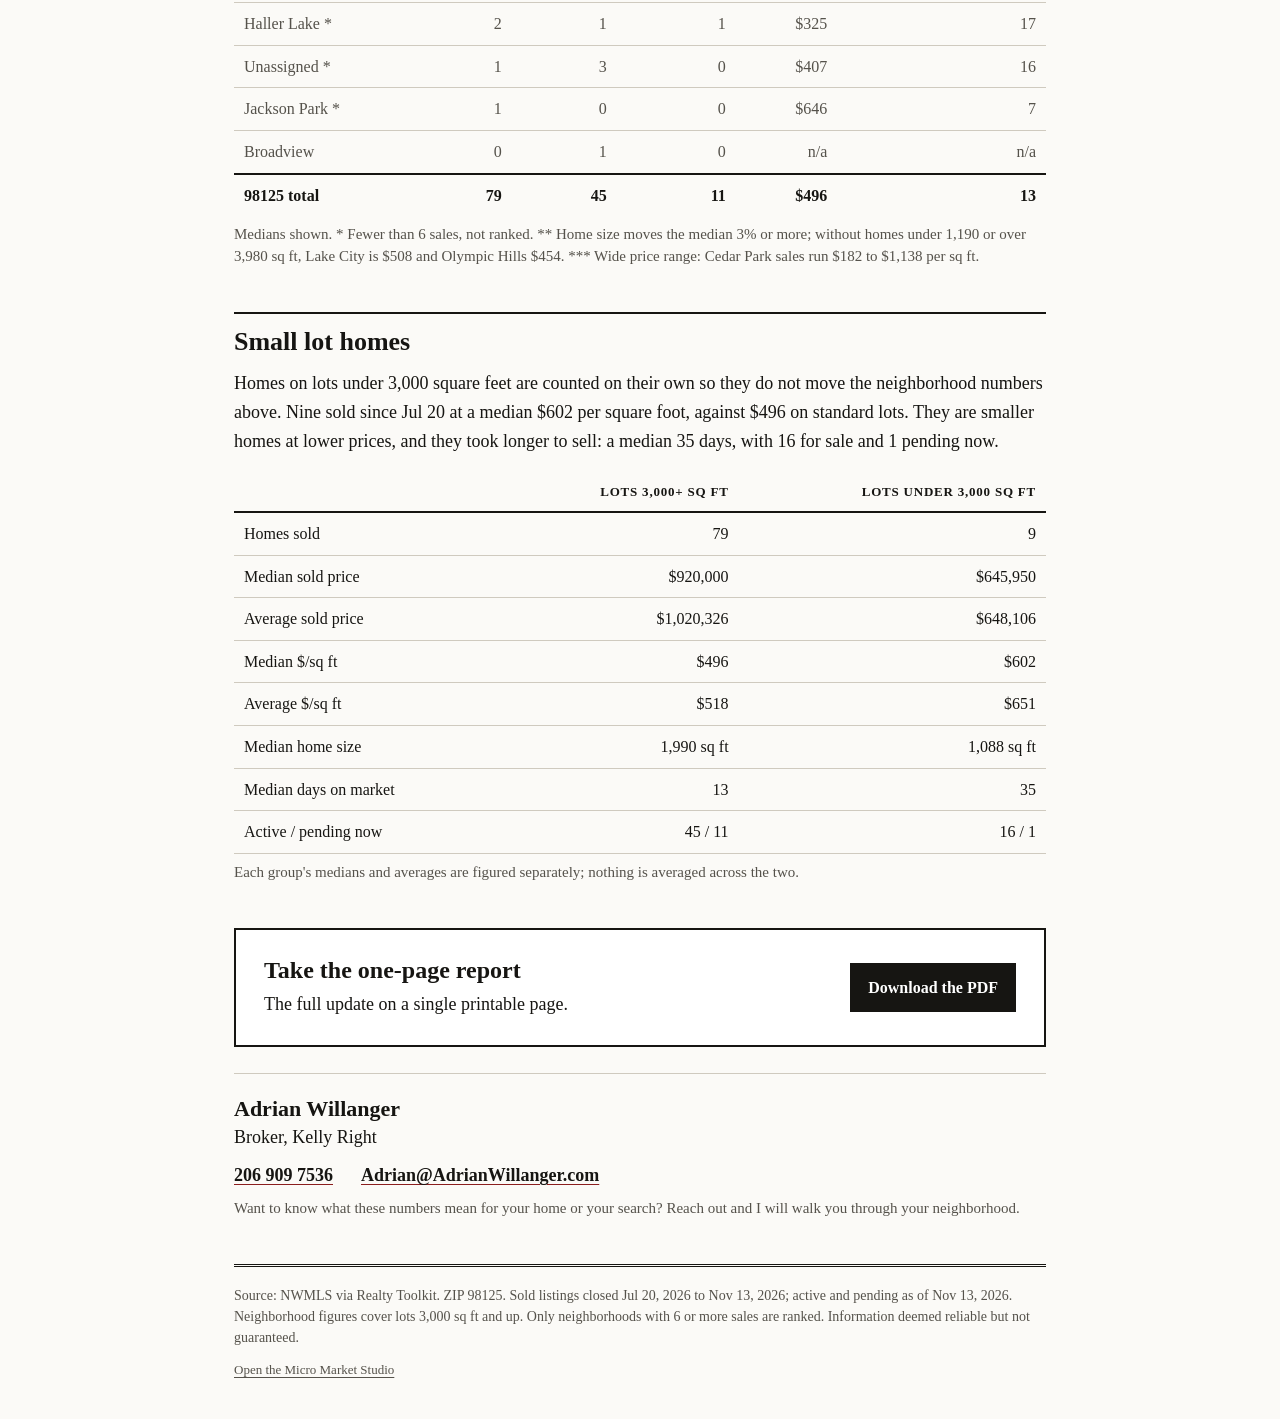
==== commit 69f72663: "Add Content Security Policy meta tag to both pages; remove preview-only inline edit script from stud" ====
--- a/index.html
+++ b/index.html
@@ -2,6 +2,7 @@
 <html lang="en">
 <head>
 <meta charset="utf-8" />
+<meta http-equiv="Content-Security-Policy" content="default-src 'self'; script-src 'none'; style-src 'self' 'unsafe-inline' https://fonts.googleapis.com; font-src https://fonts.gstatic.com; img-src 'self' data:; connect-src 'none'; object-src 'none'; base-uri 'self'; form-action 'none'" />
 <meta name="viewport" content="width=device-width, initial-scale=1" />
 <title>98125 Neighborhood Market Update, November 2026 | Adrian Willanger</title>
 <meta name="description" content="Neighborhood by neighborhood: price per square foot, days on market and listings for Seattle's 98125, from 79 home sales closed Jul 20 to Nov 13, 2026." />
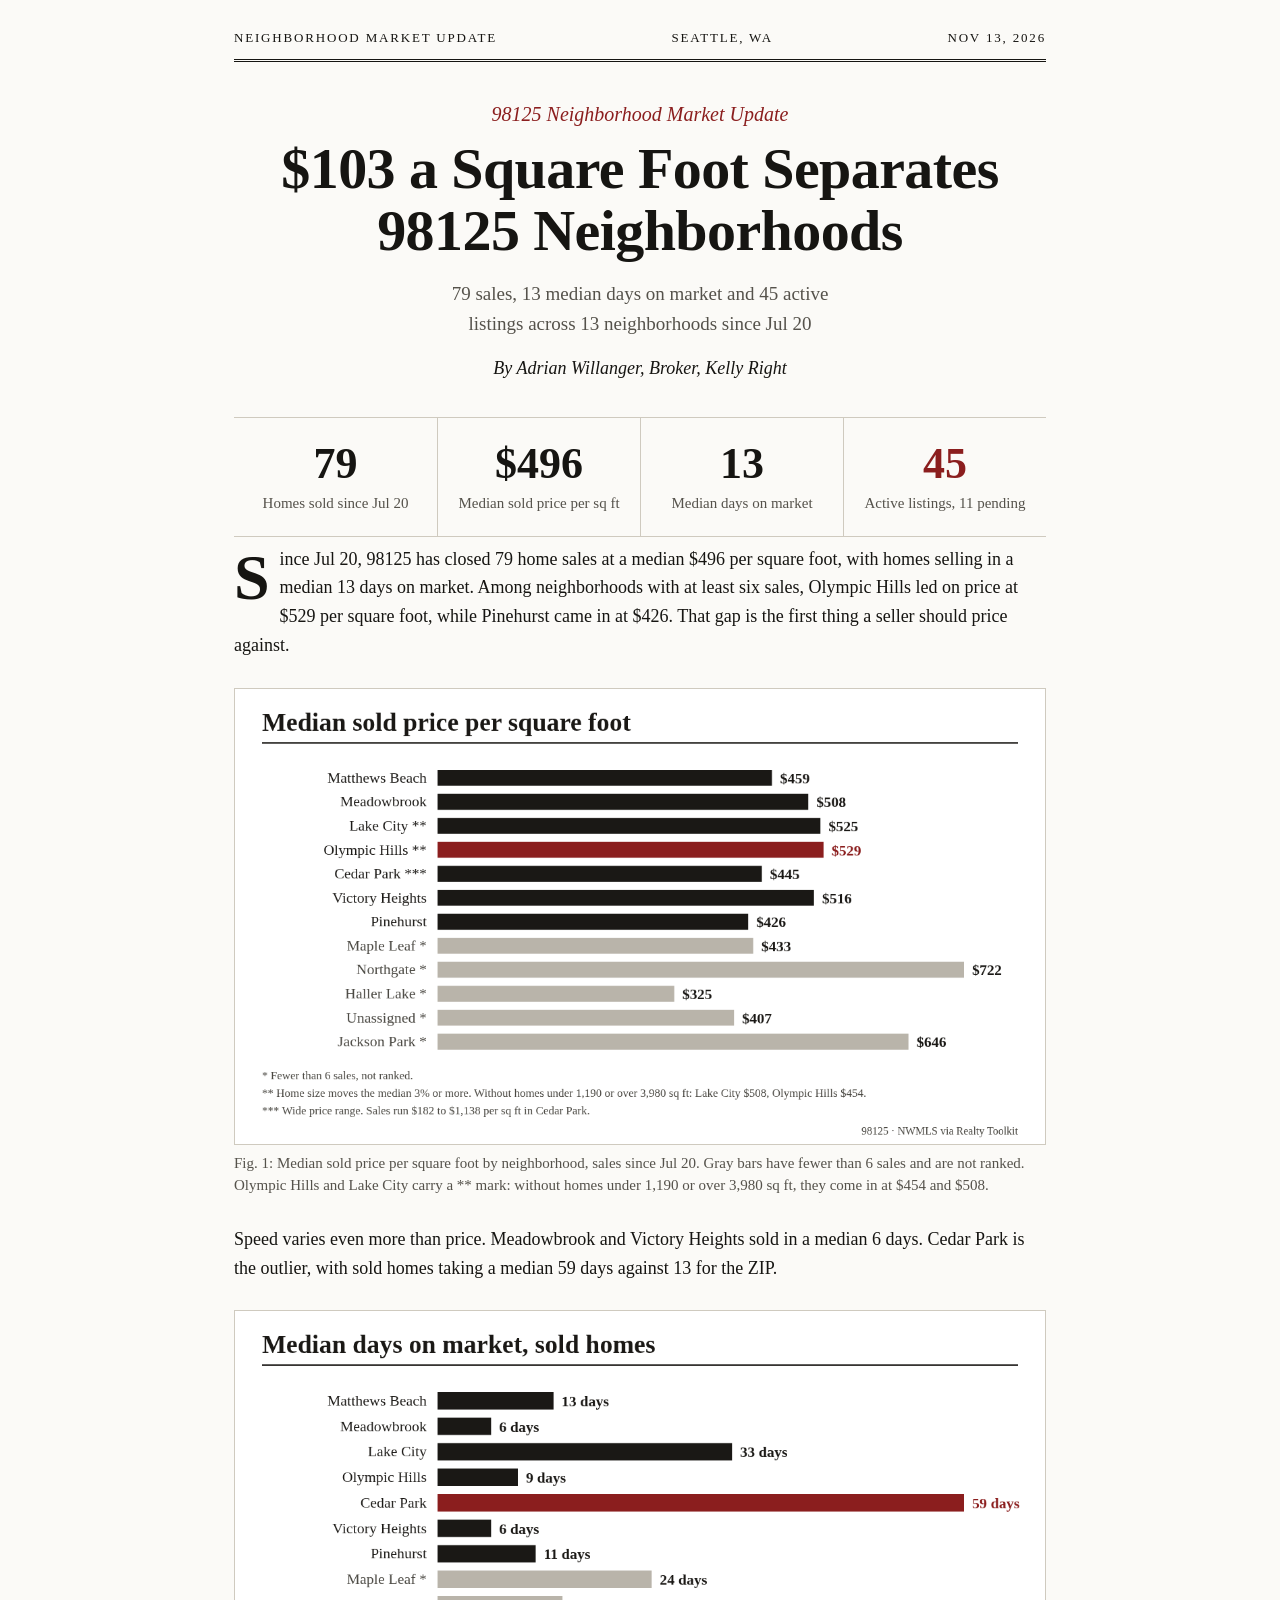
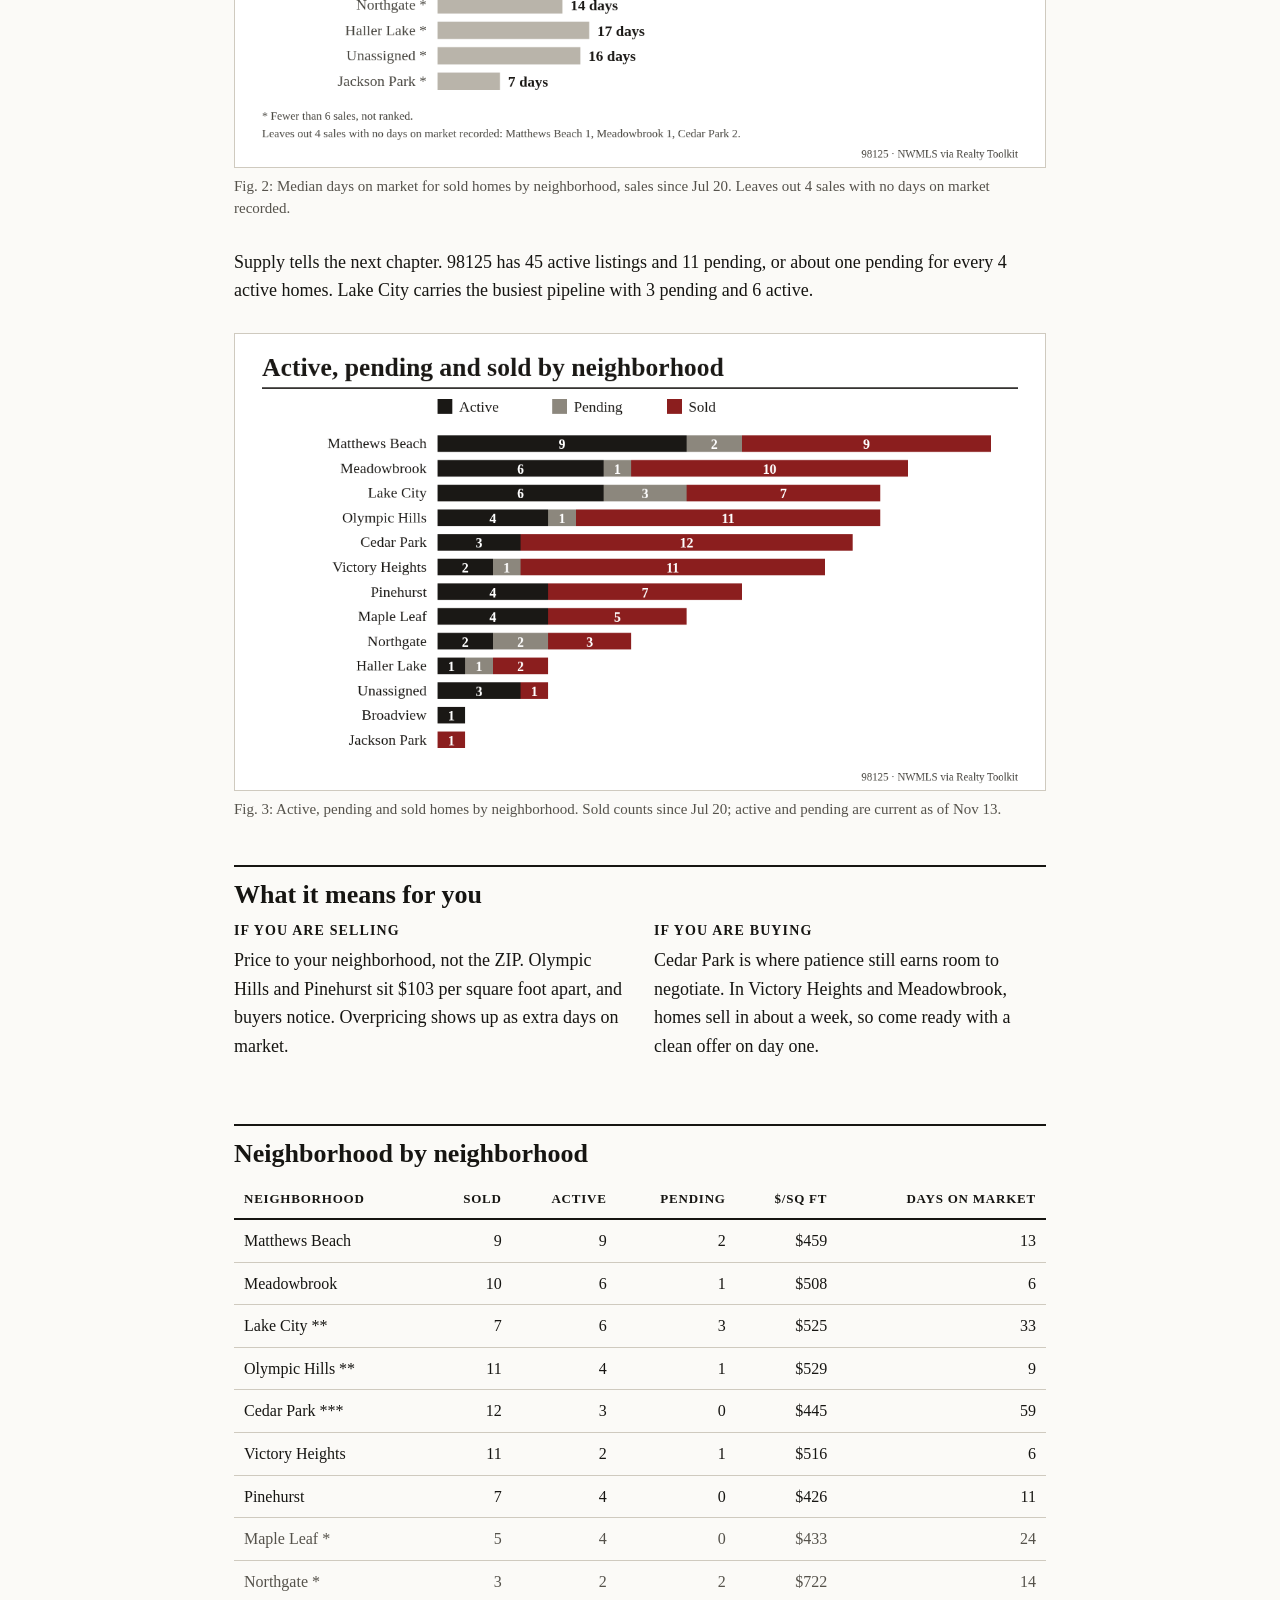
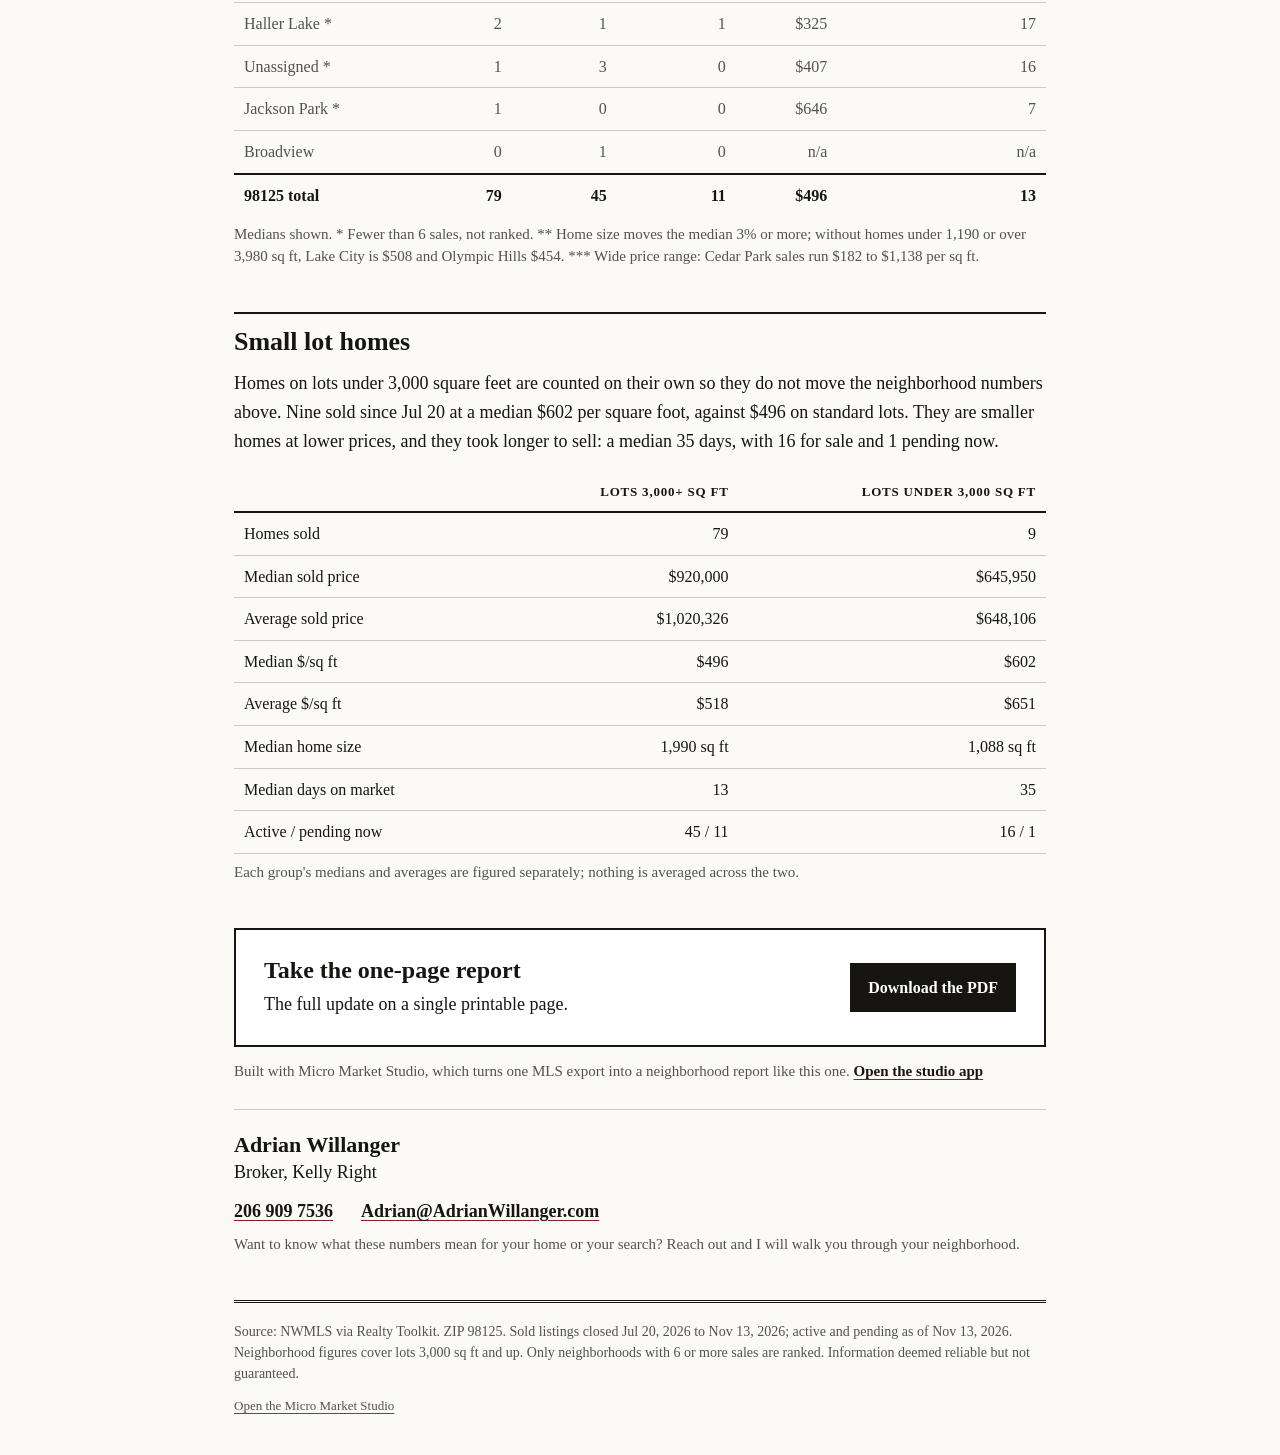
==== commit 47e1599a: "Add studio app link below the 98125 report PDF box Co-authored-by: Perplexity <noreply@perplexity.ai" ====
--- a/index.html
+++ b/index.html
@@ -62,6 +62,9 @@
 .reach { display:flex; flex-wrap:wrap; gap:6px 28px; margin-top:10px; font-weight:600; }
 .reach a { text-decoration:underline; text-decoration-color:var(--red); }
 .reach a:hover, .reach a:focus-visible { color:var(--red); }
+.made-with { margin:14px 0 0; color:var(--muted); font-size:15px; line-height:1.45; }
+.made-with a { color:var(--ink); font-weight:600; text-decoration:underline; text-decoration-color:var(--red); text-underline-offset:3px; white-space:nowrap; }
+.made-with a:hover, .made-with a:focus-visible { color:var(--red); }
 footer .studio-link { margin:12px 0 0; font-size:13px; }
 footer .studio-link a { color:var(--muted); }
 footer { margin:44px 0 0; padding:18px 0 40px; border-top:3px double var(--ink); color:var(--muted); font-size:14px; line-height:1.5; }
@@ -180,6 +183,7 @@
       </div>
       <a class="btn" href="reports/98125-2026-11/98125-Neighborhood-Market-Update-Nov-2026.pdf" download>Download the PDF</a>
     </div>
+    <p class="made-with">Built with Micro Market Studio, which turns one MLS export into a neighborhood report like this one. <a href="studio.html">Open the studio app</a></p>
 
     <div class="contact">
       <div class="name">Adrian Willanger</div>
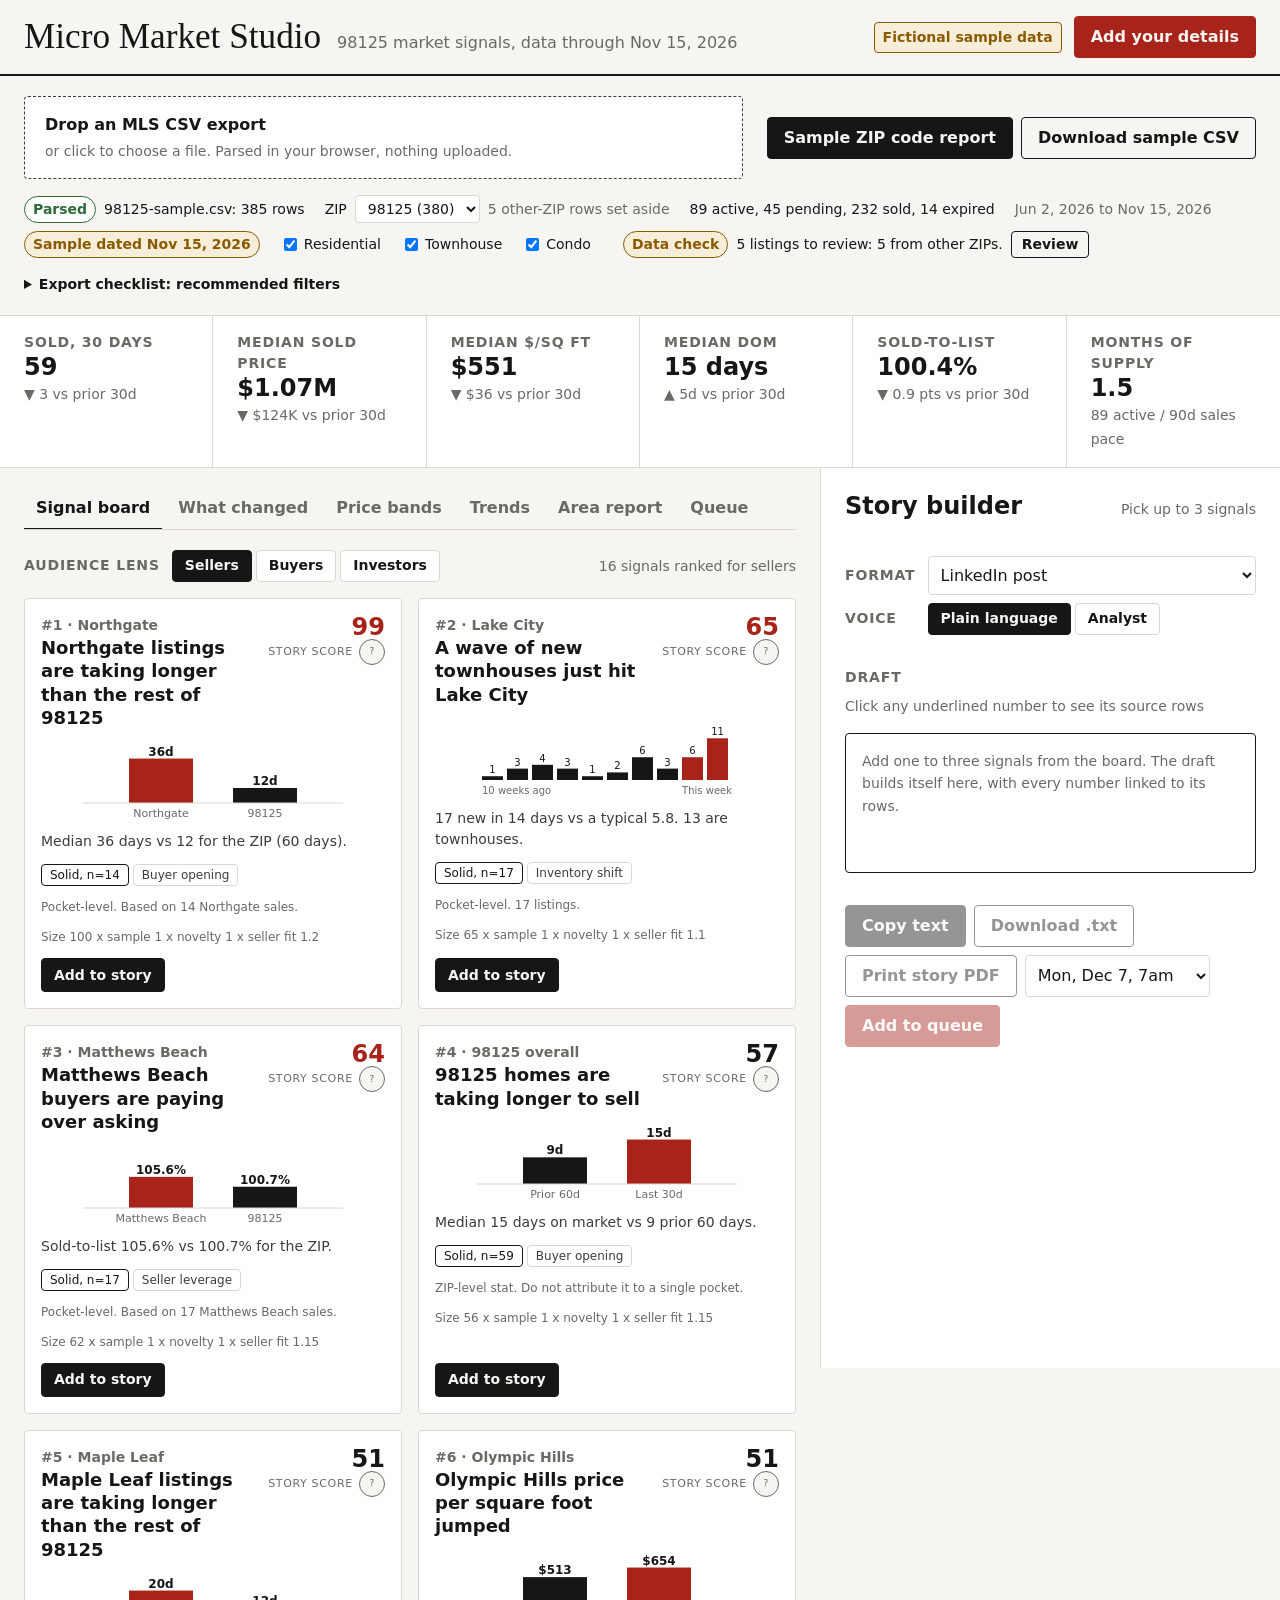
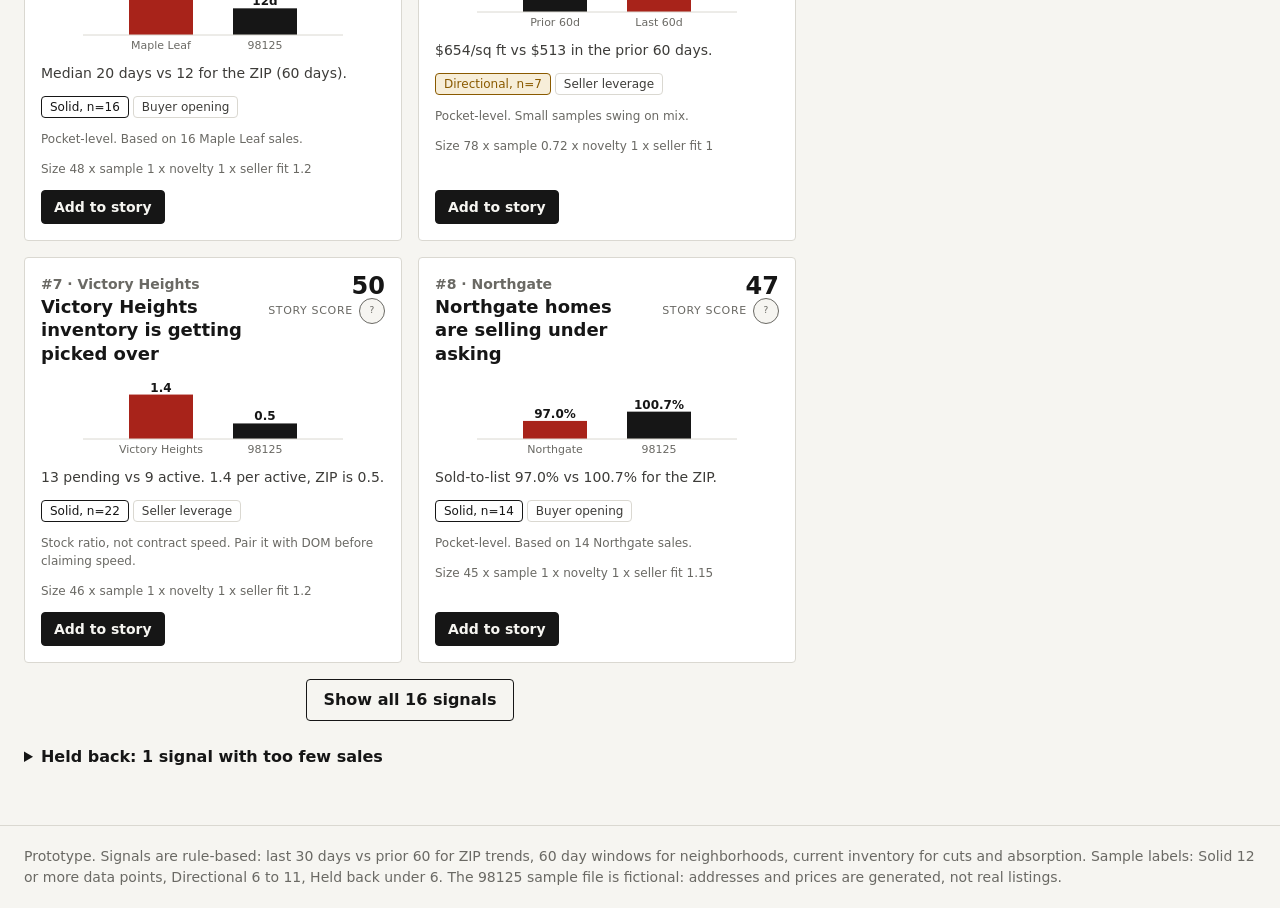
==== commit 35eafded: "Make the studio app the home page, move the 98125 report to /98125/, fix date display shifting a day" ====
--- a/index.html
+++ b/index.html
@@ -2,201 +2,209 @@
 <html lang="en">
 <head>
 <meta charset="utf-8" />
-<meta http-equiv="Content-Security-Policy" content="default-src 'self'; script-src 'none'; style-src 'self' 'unsafe-inline' https://fonts.googleapis.com; font-src https://fonts.gstatic.com; img-src 'self' data:; connect-src 'none'; object-src 'none'; base-uri 'self'; form-action 'none'" />
+<meta http-equiv="Content-Security-Policy" content="default-src 'self'; script-src 'self'; style-src 'self' 'unsafe-inline' https://fonts.googleapis.com https://api.fontshare.com; font-src https://fonts.gstatic.com https://cdn.fontshare.com; img-src 'self' data: blob:; connect-src 'self'; object-src 'none'; base-uri 'self'; form-action 'none'" />
 <meta name="viewport" content="width=device-width, initial-scale=1" />
-<title>98125 Neighborhood Market Update, November 2026 | Adrian Willanger</title>
-<meta name="description" content="Neighborhood by neighborhood: price per square foot, days on market and listings for Seattle's 98125, from 79 home sales closed Jul 20 to Nov 13, 2026." />
-<meta property="og:type" content="article" />
-<meta property="og:title" content="98125 Neighborhood Market Update: November 2026" />
-<meta property="og:description" content="$103 a square foot separates 98125 neighborhoods. Price per square foot, days on market and listings, neighborhood by neighborhood." />
-<meta property="og:url" content="https://adrianwillanger-cyber.github.io/micro-market-studio/" />
-<meta property="og:image" content="https://adrianwillanger-cyber.github.io/micro-market-studio/reports/98125-2026-11/share.png" />
-<meta property="og:image:width" content="1200" />
-<meta property="og:image:height" content="630" />
-<meta name="twitter:card" content="summary_large_image" />
+<title>Micro Market Studio | 98125 Content Signals Prototype</title>
+<meta name="description" content="Upload an MLS CSV, see ranked market signals for one ZIP, and turn them into source-linked LinkedIn, Facebook, X, broadsheet and voiceover drafts." />
+<meta property="og:title" content="Micro Market Studio" />
+<meta property="og:description" content="Ranked hyperlocal market signals and source-linked content drafts from an MLS CSV." />
+<link href="https://api.fontshare.com/v2/css?f[]=switzer@400,500,600,700&display=swap" rel="stylesheet" />
 <link rel="preconnect" href="https://fonts.googleapis.com" />
 <link rel="preconnect" href="https://fonts.gstatic.com" crossorigin />
-<link href="https://fonts.googleapis.com/css2?family=Playfair+Display:wght@700&family=Source+Serif+4:ital,opsz,wght@0,8..60,400;0,8..60,600;0,8..60,700;1,8..60,400&display=swap" rel="stylesheet" />
+<link href="https://fonts.googleapis.com/css2?family=Instrument+Serif&family=Playfair+Display:wght@700&family=Source+Serif+4:ital,wght@0,400;0,700;1,400&display=swap" rel="stylesheet" />
 <link rel="icon" href="data:image/svg+xml,%3Csvg xmlns=%27http://www.w3.org/2000/svg%27 viewBox=%270 0 16 16%27%3E%3Crect width=%2716%27 height=%2716%27 fill=%27%23161616%27/%3E%3C/svg%3E" />
-<style>
-:root { --ink:#161512; --muted:#55524b; --rule:#cfcabf; --paper:#fbfaf7; --red:#8b1e1e; --wash:#f2efe8; }
-* { box-sizing:border-box; }
-html { -webkit-text-size-adjust:100%; }
-body { margin:0; font-variant-numeric:lining-nums; background:var(--paper); color:var(--ink); font:400 18px/1.6 "Source Serif 4", Georgia, serif; }
-.wrap { max-width:860px; margin:0 auto; padding:0 24px; }
-a { color:var(--ink); text-underline-offset:3px; }
-.dateline { display:flex; justify-content:space-between; gap:12px; padding:28px 0 10px; border-bottom:3px double var(--ink); font-size:13px; letter-spacing:.14em; text-transform:uppercase; }
-.kicker { margin:36px 0 8px; text-align:center; color:var(--red); font-style:italic; font-size:20px; }
-h1 { margin:0 auto; max-width:760px; text-align:center; font:700 clamp(34px,6vw,58px)/1.08 "Playfair Display", Georgia, serif; letter-spacing:-.01em; text-wrap:balance; }
-.dek { margin:16px auto 0; max-width:640px; text-align:center; color:var(--muted); font-size:19px; text-wrap:balance; }
-.byline { margin:14px 0 0; text-align:center; font-style:italic; }
-.figs { display:grid; grid-template-columns:repeat(4,1fr); margin:34px 0 8px; border-top:1px solid var(--rule); border-bottom:1px solid var(--rule); }
-.fig { padding:22px 10px; text-align:center; }
-.fig + .fig { border-left:1px solid var(--rule); }
-.fig b { display:block; font:700 clamp(30px,4.6vw,44px)/1.1 "Playfair Display", Georgia, serif; font-variant-numeric:lining-nums tabular-nums; }
-.fig span { display:block; margin-top:6px; color:var(--muted); font-size:15px; line-height:1.3; }
-.fig.red b { color:var(--red); }
-article p { margin:0 0 1.05em; }
-.lead::first-letter { float:left; font:700 64px/0.85 "Playfair Display", Georgia, serif; padding:6px 10px 0 0; }
-h2 { margin:44px 0 12px; padding-top:12px; border-top:2px solid var(--ink); font:700 26px/1.2 "Playfair Display", Georgia, serif; }
-figure { margin:28px 0; }
-figure img { display:block; width:100%; height:auto; border:1px solid var(--rule); background:#fff; }
-figcaption { margin-top:8px; color:var(--muted); font-size:15px; line-height:1.45; }
-.tablewrap { overflow-x:auto; margin:12px 0 8px; -webkit-overflow-scrolling:touch; }
-table { width:100%; border-collapse:collapse; font-size:16px; font-variant-numeric:lining-nums tabular-nums; }
-th, td { padding:8px 10px; border-bottom:1px solid var(--rule); text-align:right; white-space:nowrap; }
-th:first-child, td:first-child { text-align:left; }
-thead th { border-bottom:2px solid var(--ink); font-weight:600; font-size:13px; letter-spacing:.06em; text-transform:uppercase; }
-tr.dim td { color:var(--muted); }
-tr.total td { border-top:2px solid var(--ink); border-bottom:none; font-weight:700; }
-.note { color:var(--muted); font-size:15px; line-height:1.45; }
-.split { display:grid; grid-template-columns:1fr 1fr; gap:28px; margin-top:8px; }
-.split h3 { margin:0 0 6px; font:700 19px/1.3 "Source Serif 4", Georgia, serif; text-transform:uppercase; letter-spacing:.08em; font-size:14px; }
-.box { margin:44px 0 0; padding:26px 28px; border:2px solid var(--ink); background:#fff; display:flex; gap:24px; align-items:center; justify-content:space-between; flex-wrap:wrap; }
-.box h2 { margin:0 0 6px; padding:0; border:0; font-size:24px; }
-.box p { margin:0; }
-.btn { display:inline-block; padding:12px 18px; background:var(--ink); color:#fff; text-decoration:none; font-weight:600; font-size:16px; }
-.btn:hover, .btn:focus-visible { background:var(--red); }
-.contact { margin:26px 0 0; padding:22px 0 0; border-top:1px solid var(--rule); }
-.contact .name { font:700 22px/1.2 "Playfair Display", Georgia, serif; }
-.reach { display:flex; flex-wrap:wrap; gap:6px 28px; margin-top:10px; font-weight:600; }
-.reach a { text-decoration:underline; text-decoration-color:var(--red); }
-.reach a:hover, .reach a:focus-visible { color:var(--red); }
-.made-with { margin:14px 0 0; color:var(--muted); font-size:15px; line-height:1.45; }
-.made-with a { color:var(--ink); font-weight:600; text-decoration:underline; text-decoration-color:var(--red); text-underline-offset:3px; white-space:nowrap; }
-.made-with a:hover, .made-with a:focus-visible { color:var(--red); }
-footer .studio-link { margin:12px 0 0; font-size:13px; }
-footer .studio-link a { color:var(--muted); }
-footer { margin:44px 0 0; padding:18px 0 40px; border-top:3px double var(--ink); color:var(--muted); font-size:14px; line-height:1.5; }
-@media (max-width:640px) {
-  body { font-size:17px; }
-  .wrap { padding:0 18px; }
-  .dateline span:first-child { display:none; }
-  .figs { grid-template-columns:1fr 1fr; }
-  .fig:nth-child(3) { border-left:none; }
-  .fig:nth-child(n+3) { border-top:1px solid var(--rule); }
-  .split { grid-template-columns:1fr; gap:16px; }
-  th, td { padding:7px 8px; font-size:15px; }
-  .box { padding:20px; }
-}
-</style>
+<link rel="stylesheet" href="styles.css" />
 </head>
 <body>
-<div class="wrap">
-  <div class="dateline"><span>Neighborhood Market Update</span><span>Seattle, WA</span><span>Nov 13, 2026</span></div>
-
-  <header>
-    <p class="kicker">98125 Neighborhood Market Update</p>
-    <h1>$103 a Square Foot Separates 98125 Neighborhoods</h1>
-    <p class="dek">79 sales, 13 median days on market and 45 active listings across 13 neighborhoods since Jul 20</p>
-    <p class="byline">By Adrian Willanger, Broker, Kelly Right</p>
-  </header>
-
-  <section class="figs" aria-label="Key figures">
-    <div class="fig"><b>79</b><span>Homes sold since Jul 20</span></div>
-    <div class="fig"><b>$496</b><span>Median sold price per sq ft</span></div>
-    <div class="fig"><b>13</b><span>Median days on market</span></div>
-    <div class="fig red"><b>45</b><span>Active listings, 11 pending</span></div>
-  </section>
-
-  <article>
-    <p class="lead">Since Jul 20, 98125 has closed 79 home sales at a median $496 per square foot, with homes selling in a median 13 days on market. Among neighborhoods with at least six sales, Olympic Hills led on price at $529 per square foot, while Pinehurst came in at $426. That gap is the first thing a seller should price against.</p>
-
-    <figure>
-      <img src="reports/98125-2026-11/chart-1.png" width="1200" height="675" alt="Bar chart of median sold price per square foot by 98125 neighborhood. Olympic Hills $529, Lake City $525, Victory Heights $516, Meadowbrook $508, Matthews Beach $459, Cedar Park $445, Pinehurst $426." />
-      <figcaption>Fig. 1: Median sold price per square foot by neighborhood, sales since Jul 20. Gray bars have fewer than 6 sales and are not ranked. Olympic Hills and Lake City carry a ** mark: without homes under 1,190 or over 3,980 sq ft, they come in at $454 and $508.</figcaption>
-    </figure>
-
-    <p>Speed varies even more than price. Meadowbrook and Victory Heights sold in a median 6 days. Cedar Park is the outlier, with sold homes taking a median 59 days against 13 for the ZIP.</p>
-
-    <figure>
-      <img src="reports/98125-2026-11/chart-2.png" width="1200" height="675" alt="Bar chart of median days on market for sold homes by 98125 neighborhood. Cedar Park is slowest at 59 days; Meadowbrook and Victory Heights are fastest at 6 days." />
-      <figcaption>Fig. 2: Median days on market for sold homes by neighborhood, sales since Jul 20. Leaves out 4 sales with no days on market recorded.</figcaption>
-    </figure>
-
-    <p>Supply tells the next chapter. 98125 has 45 active listings and 11 pending, or about one pending for every 4 active homes. Lake City carries the busiest pipeline with 3 pending and 6 active.</p>
-
-    <figure>
-      <img src="reports/98125-2026-11/chart-3.png" width="1200" height="675" alt="Chart of active, pending and sold homes by 98125 neighborhood." />
-      <figcaption>Fig. 3: Active, pending and sold homes by neighborhood. Sold counts since Jul 20; active and pending are current as of Nov 13.</figcaption>
-    </figure>
-
-    <h2>What it means for you</h2>
-    <div class="split">
-      <div>
-        <h3>If you are selling</h3>
-        <p>Price to your neighborhood, not the ZIP. Olympic Hills and Pinehurst sit $103 per square foot apart, and buyers notice. Overpricing shows up as extra days on market.</p>
+<header class="top">
+  <div class="brand">
+    <span class="wordmark">Micro Market Studio</span>
+    <span class="brand-sub" id="brand-sub" data-testid="text-scope">Loading sample</span>
+  </div>
+  <div class="top-right">
+    <span class="sample-flag" id="sample-flag" data-testid="status-sample">Fictional sample data</span>
+    <button class="btn accent profile-chip" id="profile-chip" type="button" data-testid="button-profile">Add your details</button>
+  </div>
+</header>
+
+<section class="upload" aria-label="Data upload">
+  <label class="drop" id="drop" data-testid="input-dropzone">
+    <input type="file" id="file" accept=".csv,text/csv" data-testid="input-file" />
+    <span class="drop-title">Drop an MLS CSV export</span>
+    <span class="drop-hint">or click to choose a file. Parsed in your browser, nothing uploaded.</span>
+  </label>
+  <div class="upload-actions">
+    <button class="btn" id="load-sample" data-testid="button-load-sample">Sample ZIP code report</button>
+    <a class="btn ghost" href="data/98125-sample.csv" download="98125-sample.csv" data-testid="link-download-sample">Download sample CSV</a>
+  </div>
+  <div class="validation" id="validation" data-testid="text-validation"></div>
+  <details class="checklist" data-testid="details-export-checklist">
+    <summary>Export checklist: recommended filters</summary>
+    <div class="checklist-grid">
+      <div><h4>Area</h4><p>One ZIP per export (example: 98125). Extra ZIPs are detected and filtered out.</p></div>
+      <div><h4>Statuses</h4><p>Active, Pending, Pending Inspection or Contingent, Sold, Expired. Cancelled and withdrawn are ignored.</p></div>
+      <div><h4>Date window</h4><p>Sold: selling date in the last 120 days. Expired: last 90 days. Active and pending: current.</p></div>
+      <div><h4>Property types</h4><p>Residential, Townhouse, Condo. Leave out land, rentals, multifamily and manufactured.</p></div>
+      <div><h4>Required columns</h4><p>Status, Community, List Price, Sold Price, Listing Date, Selling Date, DOM, Square Footage.</p></div>
+      <div><h4>Recommended columns</h4><p>Original List Price (price cuts), Pending Date, Property Type, Zip Code, Address, Listing #, Beds, Baths, Year Built.</p></div>
+    </div>
+  </details>
+</section>
+
+<section class="kpis" id="kpis" aria-label="Key metrics" data-testid="section-kpis"></section>
+
+<div class="layout">
+  <main class="main">
+    <nav class="tabs" role="tablist" aria-label="Views">
+      <button role="tab" class="tab active" data-tab="signals" data-testid="tab-signals">Signal board</button>
+      <button role="tab" class="tab" data-tab="diff" data-testid="tab-diff">What changed</button>
+      <button role="tab" class="tab" data-tab="bands" data-testid="tab-bands">Price bands</button>
+      <button role="tab" class="tab" data-tab="trends" data-testid="tab-trends">Trends</button>
+      <button role="tab" class="tab" data-tab="area" data-testid="tab-area">Area report</button>
+      <button role="tab" class="tab" data-tab="queue" data-testid="tab-queue">Queue <span id="queue-count" class="count"></span></button>
+    </nav>
+
+    <div class="panel" id="panel-signals" data-testid="panel-signals">
+      <div class="panel-head">
+        <div class="lens" role="group" aria-label="Audience lens">
+          <span class="label">Audience lens</span>
+          <button class="seg active" data-lens="seller" data-testid="button-lens-seller">Sellers</button>
+          <button class="seg" data-lens="buyer" data-testid="button-lens-buyer">Buyers</button>
+          <button class="seg" data-lens="investor" data-testid="button-lens-investor">Investors</button>
+        </div>
+        <div id="nb-filter"></div>
       </div>
-      <div>
-        <h3>If you are buying</h3>
-        <p>Cedar Park is where patience still earns room to negotiate. In Victory Heights and Meadowbrook, homes sell in about a week, so come ready with a clean offer on day one.</p>
+      <div class="signal-grid" id="signal-grid"></div>
+      <details class="held" id="held-wrap">
+        <summary id="held-summary">Held back</summary>
+        <p class="muted">Too few sales to publish as a finding. Shown so you can watch them.</p>
+        <div class="signal-grid" id="held-grid"></div>
+      </details>
+    </div>
+
+    <div class="panel" id="panel-diff" hidden data-testid="panel-diff">
+      <p class="panel-note" id="diff-note"></p>
+      <div class="table-wrap"><table class="data" id="diff-table"></table></div>
+    </div>
+
+    <div class="panel" id="panel-bands" hidden data-testid="panel-bands">
+      <div class="band-control">
+        <label for="band-slider" class="label">Budget</label>
+        <input type="range" id="band-slider" min="400000" max="2000000" step="25000" value="900000" data-testid="input-band" />
+        <output id="band-out" data-testid="text-band"></output>
       </div>
-    </div>
-
-    <h2>Neighborhood by neighborhood</h2>
-    <div class="tablewrap">
-      <table>
-        <thead><tr><th>Neighborhood</th><th>Sold</th><th>Active</th><th>Pending</th><th>$/sq ft</th><th>Days on market</th></tr></thead>
-        <tbody>
-          <tr><td>Matthews Beach</td><td>9</td><td>9</td><td>2</td><td>$459</td><td>13</td></tr>
-          <tr><td>Meadowbrook</td><td>10</td><td>6</td><td>1</td><td>$508</td><td>6</td></tr>
-          <tr><td>Lake City **</td><td>7</td><td>6</td><td>3</td><td>$525</td><td>33</td></tr>
-          <tr><td>Olympic Hills **</td><td>11</td><td>4</td><td>1</td><td>$529</td><td>9</td></tr>
-          <tr><td>Cedar Park ***</td><td>12</td><td>3</td><td>0</td><td>$445</td><td>59</td></tr>
-          <tr><td>Victory Heights</td><td>11</td><td>2</td><td>1</td><td>$516</td><td>6</td></tr>
-          <tr><td>Pinehurst</td><td>7</td><td>4</td><td>0</td><td>$426</td><td>11</td></tr>
-          <tr class="dim"><td>Maple Leaf *</td><td>5</td><td>4</td><td>0</td><td>$433</td><td>24</td></tr>
-          <tr class="dim"><td>Northgate *</td><td>3</td><td>2</td><td>2</td><td>$722</td><td>14</td></tr>
-          <tr class="dim"><td>Haller Lake *</td><td>2</td><td>1</td><td>1</td><td>$325</td><td>17</td></tr>
-          <tr class="dim"><td>Unassigned *</td><td>1</td><td>3</td><td>0</td><td>$407</td><td>16</td></tr>
-          <tr class="dim"><td>Jackson Park *</td><td>1</td><td>0</td><td>0</td><td>$646</td><td>7</td></tr>
-          <tr class="dim"><td>Broadview</td><td>0</td><td>1</td><td>0</td><td>n/a</td><td>n/a</td></tr>
-          <tr class="total"><td>98125 total</td><td>79</td><td>45</td><td>11</td><td>$496</td><td>13</td></tr>
-        </tbody>
-      </table>
-    </div>
-    <p class="note">Medians shown. * Fewer than 6 sales, not ranked. ** Home size moves the median 3% or more; without homes under 1,190 or over 3,980 sq ft, Lake City is $508 and Olympic Hills $454. *** Wide price range: Cedar Park sales run $182 to $1,138 per sq ft.</p>
-
-    <h2>Small lot homes</h2>
-    <p>Homes on lots under 3,000 square feet are counted on their own so they do not move the neighborhood numbers above. Nine sold since Jul 20 at a median $602 per square foot, against $496 on standard lots. They are smaller homes at lower prices, and they took longer to sell: a median 35 days, with 16 for sale and 1 pending now.</p>
-    <div class="tablewrap">
-      <table>
-        <thead><tr><th></th><th>Lots 3,000+ sq ft</th><th>Lots under 3,000 sq ft</th></tr></thead>
-        <tbody>
-          <tr><td>Homes sold</td><td>79</td><td>9</td></tr>
-          <tr><td>Median sold price</td><td>$920,000</td><td>$645,950</td></tr>
-          <tr><td>Average sold price</td><td>$1,020,326</td><td>$648,106</td></tr>
-          <tr><td>Median $/sq ft</td><td>$496</td><td>$602</td></tr>
-          <tr><td>Average $/sq ft</td><td>$518</td><td>$651</td></tr>
-          <tr><td>Median home size</td><td>1,990 sq ft</td><td>1,088 sq ft</td></tr>
-          <tr><td>Median days on market</td><td>13</td><td>35</td></tr>
-          <tr><td>Active / pending now</td><td>45 / 11</td><td>16 / 1</td></tr>
-        </tbody>
-      </table>
-    </div>
-    <p class="note">Each group's medians and averages are figured separately; nothing is averaged across the two.</p>
-
-    <div class="box">
-      <div>
-        <h2>Take the one-page report</h2>
-        <p>The full update on a single printable page.</p>
+      <div class="band-stats" id="band-stats"></div>
+      <div class="band-chart" id="band-chart"></div>
+    </div>
+
+    <div class="panel" id="panel-trends" hidden data-testid="panel-trends"></div>
+
+    <div class="panel" id="panel-area" hidden data-testid="panel-area"></div>
+
+    <div class="panel" id="panel-queue" hidden data-testid="panel-queue">
+      <div class="session-bar"><button class="btn ghost" id="save-session" data-testid="button-save-session">Save session file</button><label class="btn ghost" data-testid="button-load-session">Load session file<input type="file" id="session-file" accept=".json,application/json" hidden data-testid="input-session-file"/></label><span class="muted">The queue, content memory and report settings reset on reload. Save a session file to keep them.</span></div>
+      <details class="session-note" data-testid="details-session-share"><summary>Sharing work with someone else</summary>
+        <p>Each person runs the studio in their own browser, so several people can use it at once without seeing each other's data or drafts. There is no shared workspace: edits by one person do not appear for another.</p>
+        <p>To hand work off, click Save session file and send the file. The other person opens the studio, loads the same CSV export, then clicks Load session file. The session file holds the queue, content memory and report settings. It does not include the CSV, so send the export separately or have them pull the same one.</p>
+      </details>
+      <h3 class="h3">Publish queue</h3>
+      <div id="queue-list"></div>
+      <h3 class="h3">Content memory</h3>
+      <p class="muted">Past posts lower a signal's novelty score and add a callback line to new drafts.</p>
+      <div id="memory-list"></div>
+    </div>
+  </main>
+
+  <aside class="builder" aria-label="Story builder" data-testid="panel-builder">
+    <div class="builder-head">
+      <h2 class="h2">Story builder</h2>
+      <span class="muted" id="sel-count" data-testid="text-selected-count">Pick up to 3 signals</span>
+    </div>
+    <div id="selected-list"></div>
+    <div class="controls">
+      <label class="label" for="format">Format</label>
+      <select id="format" data-testid="select-format">
+        <option value="linkedin">LinkedIn post</option>
+        <option value="facebook">Facebook post</option>
+        <option value="x">X thread</option>
+        <option value="broadsheet">Broadsheet story</option>
+        <option value="voiceover">Voiceover script (draft)</option>
+      </select>
+      <span class="label">Voice</span>
+      <div class="lens" role="group" aria-label="Voice">
+        <button class="seg active" data-voice="plain" data-testid="button-voice-plain">Plain language</button>
+        <button class="seg" data-voice="analyst" data-testid="button-voice-analyst">Analyst</button>
       </div>
-      <a class="btn" href="reports/98125-2026-11/98125-Neighborhood-Market-Update-Nov-2026.pdf" download>Download the PDF</a>
-    </div>
-    <p class="made-with">Built with Micro Market Studio, which turns one MLS export into a neighborhood report like this one. <a href="studio.html">Open the studio app</a></p>
-
-    <div class="contact">
-      <div class="name">Adrian Willanger</div>
-      <div>Broker, Kelly Right</div>
-      <div class="reach"><a href="tel:+12069097536">206 909 7536</a><a href="mailto:adrian@adrianwillanger.com">Adrian@AdrianWillanger.com</a></div>
-      <p class="note" style="margin-top:8px">Want to know what these numbers mean for your home or your search? Reach out and I will walk you through your neighborhood.</p>
-    </div>
-  </article>
-
-  <footer>
-    Source: NWMLS via Realty Toolkit. ZIP 98125. Sold listings closed Jul 20, 2026 to Nov 13, 2026; active and pending as of Nov 13, 2026. Neighborhood figures cover lots 3,000 sq ft and up. Only neighborhoods with 6 or more sales are ranked. Information deemed reliable but not guaranteed.
-    <p class="studio-link"><a href="studio.html">Open the Micro Market Studio</a></p>
-  </footer>
+    </div>
+    <div id="questions"></div>
+    <div class="draft-head">
+      <span class="label">Draft</span>
+      <span class="muted">Click any underlined number to see its source rows</span>
+    </div>
+    <div class="draft" id="draft" data-testid="text-draft"></div>
+    <ul class="lint" id="lint" data-testid="list-lint"></ul>
+    <div class="builder-actions">
+      <button class="btn" id="copy" data-testid="button-copy">Copy text</button>
+      <button class="btn ghost" id="download" data-testid="button-download">Download .txt</button>
+      <button class="btn ghost" id="print-story" data-testid="button-print-story" hidden>Print story PDF</button>
+      <select id="slot" aria-label="Publish slot" data-testid="select-slot"></select>
+      <button class="btn accent" id="enqueue" data-testid="button-enqueue">Add to queue</button>
+    </div>
+    <p class="toast" id="toast" role="status" aria-live="polite"></p>
+  </aside>
 </div>
+
+<footer class="foot" id="foot"></footer>
+<section id="print-sheet" aria-hidden="true"></section>
+<section id="print-carousel" aria-hidden="true"></section>
+
+<dialog id="ev-dialog" data-testid="dialog-evidence">
+  <div class="ev-head">
+    <div>
+      <div class="label" id="ev-label"></div>
+      <div class="ev-value" id="ev-value"></div>
+    </div>
+    <button class="btn ghost" id="ev-close" data-testid="button-close-evidence">Close</button>
+  </div>
+  <p id="ev-calc"></p>
+  <div class="table-wrap ev-table"><table class="data" id="ev-rows"></table></div>
+</dialog>
+
+<dialog class="profile-dlg fix-dlg" id="fix-dlg" aria-labelledby="fix-title" data-testid="dialog-typos">
+  <h2 class="h2" id="fix-title">Typo and data check</h2>
+  <p class="muted">A sold price under 75% or over 135% of its list price is almost always a typo. Fix it, leave it out, or keep it if the sale is real. Below the prices you will also see listings with no square footage, no neighborhood, a neighborhood that usually sits in another ZIP, or a different ZIP. Your choices are saved in the session file.</p>
+  <div id="fix-body"></div>
+  <p class="profile-err" id="fix-err" role="alert"></p>
+  <div class="profile-actions">
+    <button class="btn ghost" type="button" id="fix-cancel" data-testid="button-fix-cancel">Cancel</button>
+    <button class="btn accent" type="button" id="fix-save" data-testid="button-fix-save">Save choices</button>
+  </div>
+</dialog>
+
+<dialog class="profile-dlg" id="profile-dlg" aria-labelledby="profile-title" data-testid="dialog-profile">
+  <form id="profile-form" novalidate>
+    <h2 class="h2" id="profile-title">Your details for these reports</h2>
+    <p class="muted">Your name and contact details go on the byline and contact block of every report you make: broadsheet, story PDF, carousel, cover and LinkedIn article. They stay in this browser tab and in your session file. Nothing is sent to a server.</p>
+    <div class="profile-grid">
+      <label class="ar-field"><span class="label">Full name *</span><input id="pf-name" autocomplete="name" required data-testid="input-profile-name"/></label>
+      <label class="ar-field"><span class="label">Title</span><input id="pf-role" placeholder="Broker" autocomplete="organization-title" data-testid="input-profile-role"/></label>
+      <label class="ar-field"><span class="label">Brokerage *</span><input id="pf-firm" autocomplete="organization" required data-testid="input-profile-firm"/></label>
+      <label class="ar-field"><span class="label">Phone</span><input id="pf-phone" type="tel" autocomplete="tel" data-testid="input-profile-phone"/></label>
+      <label class="ar-field"><span class="label">Email</span><input id="pf-email" type="email" autocomplete="email" data-testid="input-profile-email"/></label>
+      <label class="ar-field"><span class="label">Website</span><input id="pf-web" placeholder="optional" autocomplete="url" data-testid="input-profile-web"/></label>
+      <label class="ar-field profile-wide"><span class="label">License line</span><input id="pf-license" placeholder="optional, for example Licensed Broker (WA)" data-testid="input-profile-license"/></label>
+    </div>
+    <p class="muted">* Required. Add a phone number or an email, or both.</p>
+    <p class="profile-match" id="profile-match" data-testid="text-profile-match"></p>
+    <p class="profile-err" id="profile-err" role="alert" data-testid="text-profile-error"></p>
+    <div class="profile-actions">
+      <button class="btn ghost" type="button" id="profile-cancel" data-testid="button-profile-cancel">Not now</button>
+      <button class="btn accent" type="submit" data-testid="button-profile-save">Save and continue</button>
+    </div>
+  </form>
+</dialog>
+
+<script src="data/rates.js"></script>
+<script src="app.js"></script>
 </body>
 </html>
--- a/styles.css
+++ b/styles.css
@@ -0,0 +1,382 @@
+:root {
+  --text-xs: clamp(0.75rem, 0.7rem + 0.25vw, 0.875rem);
+  --text-sm: clamp(0.875rem, 0.8rem + 0.35vw, 1rem);
+  --text-base: clamp(1rem, 0.95rem + 0.25vw, 1.125rem);
+  --text-lg: clamp(1.125rem, 1rem + 0.75vw, 1.5rem);
+  --text-xl: clamp(1.5rem, 1.2rem + 1.25vw, 2.25rem);
+  --space-1: .25rem; --space-2: .5rem; --space-3: .75rem; --space-4: 1rem; --space-5: 1.25rem;
+  --space-6: 1.5rem; --space-8: 2rem; --space-10: 2.5rem; --space-12: 3rem;
+  --paper: #f6f5f1;
+  --surface: #ffffff;
+  --ink: #161616;
+  --ink-2: #3d3c39;
+  --muted: #6a6964;
+  --rule: #dad8d1;
+  --rule-strong: #161616;
+  --accent: #a8231a;
+  --accent-soft: #f6e4e1;
+  --up: #2c6a3a;
+  --down: #a8231a;
+  --warn: #8a5a00;
+  --warn-soft: #f7eed9;
+  --font-body: 'Switzer', 'Inter', system-ui, sans-serif;
+  --font-display: 'Instrument Serif', 'Times New Roman', serif;
+  --radius: 4px;
+}
+* { box-sizing: border-box; }
+html { -webkit-text-size-adjust: 100%; }
+body {
+  margin: 0; background: var(--paper); color: var(--ink);
+  font-family: var(--font-body); font-size: var(--text-sm); line-height: 1.5;
+  font-variant-numeric: tabular-nums lining-nums;
+}
+button, select, input { font: inherit; color: inherit; }
+.muted { color: var(--muted); font-size: var(--text-xs); }
+.label { font-size: var(--text-xs); font-weight: 600; letter-spacing: .06em; text-transform: uppercase; color: var(--muted); }
+.h2 { font-size: var(--text-lg); font-weight: 700; margin: 0; }
+.h3 { font-size: var(--text-base); font-weight: 700; margin: var(--space-6) 0 var(--space-2); }
+.h3:first-child { margin-top: 0; }
+
+.top {
+  display: flex; align-items: center; justify-content: space-between; gap: var(--space-4);
+  padding: var(--space-4) var(--space-6); border-bottom: 2px solid var(--rule-strong); background: var(--paper);
+}
+.brand { display: flex; align-items: baseline; gap: var(--space-4); flex-wrap: wrap; min-width: 0; }
+.wordmark { font-family: var(--font-display); font-size: var(--text-xl); line-height: 1; }
+.brand-sub { color: var(--muted); font-size: var(--text-sm); }
+.sample-flag {
+  font-size: var(--text-xs); font-weight: 600; border: 1px solid var(--warn); color: var(--warn);
+  background: var(--warn-soft); padding: var(--space-1) var(--space-2); border-radius: var(--radius); white-space: nowrap;
+}
+.sample-flag[hidden] { display: none; }
+.top-right { display: flex; align-items: center; gap: var(--space-3); flex-wrap: wrap; justify-content: flex-end; }
+.profile-chip { min-height: 34px; padding: var(--space-1) var(--space-3); font-size: var(--text-xs); }
+.profile-chip.ready { background: transparent; color: var(--ink); border-color: var(--rule-strong); }
+.profile-chip.ready:hover { background: var(--surface); }
+.profile-dlg { width: min(640px, calc(100vw - 2rem)); border: 2px solid var(--rule-strong); border-radius: var(--radius); background: var(--paper); color: var(--ink); padding: var(--space-6); }
+.fix-dlg { width: min(1100px, calc(100vw - 2rem)); }
+.fix-h { font-size: var(--text-base); margin: var(--space-4) 0 var(--space-1); }
+.fix-dlg table.fix-table { table-layout: fixed; width: 100%; }
+.fix-dlg .fix-table th, .fix-dlg .fix-table td { vertical-align: top; white-space: normal !important; text-align: left; overflow-wrap: anywhere; }
+.fix-dlg .fix-table th:nth-child(1) { width: 66px; } .fix-dlg .fix-table th:nth-child(2) { width: 22%; }
+.fix-dlg .fix-table th:nth-child(3), .fix-dlg .fix-table th:nth-child(4) { width: 12%; }
+.fix-dlg .fix-table th:nth-child(6) { width: 200px; }
+.fix-dlg .fix-table .fix-why { color: var(--muted); }
+.fix-table select, .fix-table .fix-val { display: block; width: 100%; margin-bottom: 4px; }
+.fix-table .fix-val[hidden] { display: none; }
+.btn.sm { padding: 2px 10px; font-size: var(--text-xs, 12px); min-height: 0; }
+.profile-dlg::backdrop { background: rgba(22, 22, 22, .55); }
+.profile-dlg .h2 { margin-bottom: var(--space-2); }
+.profile-grid { display: grid; grid-template-columns: 1fr 1fr; gap: var(--space-3) var(--space-4); margin: var(--space-4) 0 var(--space-2); }
+.profile-grid .profile-wide { grid-column: 1 / -1; }
+.profile-grid input { width: 100%; min-height: 40px; padding: var(--space-2) var(--space-3); border: 1px solid var(--rule); border-radius: var(--radius); background: var(--surface); }
+.profile-grid input:focus { outline: 2px solid var(--ink); outline-offset: 1px; }
+.profile-grid input[aria-invalid="true"] { border-color: var(--accent); }
+.profile-match { font-size: var(--text-xs); margin: var(--space-2) 0 0; min-height: 0; }
+.profile-match.ok { color: var(--up); }
+.profile-err { color: var(--accent); font-size: var(--text-xs); font-weight: 600; margin: var(--space-2) 0 0; }
+.profile-err:empty, .profile-match:empty { display: none; }
+.profile-actions { display: flex; justify-content: flex-end; gap: var(--space-3); margin-top: var(--space-4); }
+@media (max-width: 560px) { .profile-grid { grid-template-columns: 1fr; } }
+
+.btn {
+  display: inline-flex; align-items: center; justify-content: center; gap: var(--space-2);
+  min-height: 40px; padding: var(--space-2) var(--space-4); border-radius: var(--radius);
+  background: var(--ink); color: var(--paper); border: 1px solid var(--ink); cursor: pointer;
+  font-size: var(--text-sm); font-weight: 600; text-decoration: none; white-space: nowrap;
+  transition: background .15s, color .15s;
+}
+.btn:hover { background: var(--ink-2); }
+.btn.ghost { background: transparent; color: var(--ink); }
+.btn.ghost:hover { background: var(--surface); }
+.btn.accent { background: var(--accent); border-color: var(--accent); }
+.btn.accent:hover { background: #8d1d15; }
+.btn:disabled { opacity: .45; cursor: not-allowed; }
+:focus-visible { outline: 2px solid var(--accent); outline-offset: 2px; }
+
+.upload {
+  display: grid; grid-template-columns: minmax(0, 1.2fr) auto; gap: var(--space-4) var(--space-6);
+  padding: var(--space-5) var(--space-6); border-bottom: 1px solid var(--rule); align-items: center;
+}
+.drop {
+  display: flex; flex-direction: column; gap: var(--space-1); padding: var(--space-4) var(--space-5);
+  border: 1.5px dashed var(--ink-2); border-radius: var(--radius); background: var(--surface); cursor: pointer;
+}
+.drop.over { border-color: var(--accent); background: var(--accent-soft); }
+.drop input { position: absolute; width: 1px; height: 1px; opacity: 0; }
+.drop-title { font-weight: 700; }
+.drop-hint { color: var(--muted); font-size: var(--text-xs); }
+.upload-actions { display: flex; gap: var(--space-2); flex-wrap: wrap; }
+.validation { grid-column: 1 / -1; display: flex; flex-wrap: wrap; gap: var(--space-2) var(--space-5); align-items: center; font-size: var(--text-xs); }
+.validation .item { display: inline-flex; align-items: center; gap: var(--space-2); }
+.validation select { padding: var(--space-1) var(--space-2); border: 1px solid var(--rule); border-radius: var(--radius); background: var(--surface); }
+.validation .types label { display: inline-flex; align-items: center; gap: var(--space-1); margin-right: var(--space-3); cursor: pointer; }
+.pill { display: inline-block; padding: 2px var(--space-2); border-radius: 999px; border: 1px solid var(--rule); background: var(--surface); font-size: var(--text-xs); font-weight: 600; white-space: nowrap; }
+.pill.ok { border-color: var(--up); color: var(--up); }
+.pill.warn { border-color: var(--warn); color: var(--warn); background: var(--warn-soft); }
+.pill.bad { border-color: var(--down); color: var(--down); background: var(--accent-soft); }
+.checklist { grid-column: 1 / -1; font-size: var(--text-xs); }
+.checklist summary { cursor: pointer; font-weight: 600; }
+.checklist-grid { display: grid; grid-template-columns: repeat(3, minmax(0, 1fr)); gap: var(--space-3) var(--space-6); padding-top: var(--space-3); }
+.checklist h4 { margin: 0 0 2px; font-size: var(--text-xs); text-transform: uppercase; letter-spacing: .06em; }
+.checklist p { margin: 0; color: var(--ink-2); }
+
+.kpis { display: grid; grid-template-columns: repeat(6, minmax(0, 1fr)); border-bottom: 1px solid var(--rule); background: var(--surface); }
+.kpi { padding: var(--space-4) var(--space-6); border-right: 1px solid var(--rule); min-width: 0; }
+.kpi:last-child { border-right: 0; }
+.kpi .v { font-size: var(--text-lg); font-weight: 700; line-height: 1.2; }
+.kpi .d { font-size: var(--text-xs); color: var(--muted); }
+.delta-up { color: var(--up); }
+.delta-down { color: var(--down); }
+
+.layout { display: grid; grid-template-columns: minmax(0, 1fr) minmax(360px, 460px); gap: 0; align-items: start; }
+.main { padding: var(--space-5) var(--space-6) var(--space-12); min-width: 0; }
+.tabs { display: flex; gap: var(--space-1); border-bottom: 1px solid var(--rule); margin-bottom: var(--space-5); overflow-x: auto; }
+.tab { background: none; border: 0; border-bottom: 2px solid transparent; padding: var(--space-2) var(--space-3); font-weight: 600; color: var(--muted); cursor: pointer; white-space: nowrap; margin-bottom: -1px; }
+.tab.active { color: var(--ink); border-bottom-color: var(--ink); }
+.count { display: inline-block; min-width: 1.4em; padding: 0 4px; border-radius: 999px; background: var(--ink); color: var(--paper); font-size: var(--text-xs); text-align: center; }
+.count:empty { display: none; }
+.panel-head { display: flex; flex-wrap: wrap; align-items: center; justify-content: space-between; gap: var(--space-3); margin-bottom: var(--space-4); }
+.panel-note { margin: 0 0 var(--space-3); color: var(--muted); font-size: var(--text-xs); }
+.lens { display: inline-flex; align-items: center; gap: var(--space-1); flex-wrap: wrap; }
+.lens .label { margin-right: var(--space-2); }
+.seg { border: 1px solid var(--rule); background: var(--surface); padding: var(--space-1) var(--space-3); border-radius: var(--radius); cursor: pointer; font-size: var(--text-xs); font-weight: 600; min-height: 32px; }
+.seg.active { background: var(--ink); color: var(--paper); border-color: var(--ink); }
+.chip { display: inline-flex; align-items: center; gap: var(--space-2); border: 1px solid var(--ink); border-radius: 999px; padding: 2px var(--space-2) 2px var(--space-3); font-size: var(--text-xs); font-weight: 600; background: var(--surface); }
+.chip button { border: 0; background: none; cursor: pointer; font-weight: 700; padding: 0 4px; }
+
+.signal-grid { display: grid; grid-template-columns: repeat(auto-fill, minmax(280px, 1fr)); gap: var(--space-4); }
+.card {
+  background: var(--surface); border: 1px solid var(--rule); border-radius: var(--radius); padding: var(--space-4);
+  display: flex; flex-direction: column; gap: var(--space-3); min-width: 0; position: relative;
+}
+.card.selected { border-color: var(--ink); box-shadow: inset 0 0 0 1px var(--ink); }
+.card-top { display: flex; justify-content: space-between; align-items: flex-start; gap: var(--space-3); }
+.rank { font-size: var(--text-xs); color: var(--muted); font-weight: 600; }
+.score { display: flex; flex-direction: column; align-items: flex-end; flex-shrink: 0; }
+.score .n { font-size: var(--text-lg); font-weight: 700; line-height: 1; }
+.score.hot .n { color: var(--accent); }
+.score .l { font-size: 11px; text-transform: uppercase; letter-spacing: .06em; color: var(--muted); }
+.card h3 { margin: 0; font-size: var(--text-base); line-height: 1.3; overflow-wrap: anywhere; }
+.card .finding { margin: 0; color: var(--ink-2); font-size: var(--text-xs); overflow-wrap: anywhere; }
+.badges { display: flex; flex-wrap: wrap; gap: var(--space-1); }
+.tag { font-size: 12px; padding: 1px var(--space-2); border-radius: var(--radius); border: 1px solid var(--rule); color: var(--ink-2); white-space: nowrap; }
+.tag.conf-solid { border-color: var(--ink); color: var(--ink); }
+.tag.conf-directional { border-color: var(--warn); color: var(--warn); background: var(--warn-soft); }
+.tag.conf-hold { border-color: var(--down); color: var(--down); background: var(--accent-soft); }
+.tag.memory { border-style: dashed; }
+.guard { font-size: 12px; color: var(--muted); margin: 0; }
+.score-why { font-size: 12px; color: var(--muted); }
+.card .mini { width: 100%; height: 78px; display: block; }
+.card-actions { display: flex; gap: var(--space-2); margin-top: auto; }
+.card-actions .btn { min-height: 34px; padding: var(--space-1) var(--space-3); font-size: var(--text-xs); }
+.held { margin-top: var(--space-6); }
+.held summary { cursor: pointer; font-weight: 600; margin-bottom: var(--space-2); }
+.empty { padding: var(--space-8); border: 1px dashed var(--rule); border-radius: var(--radius); text-align: center; color: var(--muted); }
+
+.table-wrap { overflow-x: auto; border: 1px solid var(--rule); border-radius: var(--radius); background: var(--surface); }
+table.data { border-collapse: collapse; width: 100%; font-size: var(--text-xs); }
+table.data th, table.data td { padding: var(--space-2) var(--space-3); text-align: right; border-bottom: 1px solid var(--rule); white-space: nowrap; }
+table.data th:first-child, table.data td:first-child { text-align: left; }
+table.data thead th { position: sticky; top: 0; background: var(--paper); font-weight: 600; color: var(--muted); text-transform: uppercase; letter-spacing: .04em; font-size: 12px; z-index: 1; }
+table.data tbody tr.clickable { cursor: pointer; }
+table.data tbody tr.clickable:hover { background: var(--paper); }
+table.data tfoot td { font-weight: 700; border-top: 2px solid var(--ink); }
+.dl { display: block; font-size: 12px; }
+
+.band-control { display: flex; align-items: center; gap: var(--space-4); flex-wrap: wrap; margin-bottom: var(--space-5); }
+.band-control input { flex: 1; min-width: 200px; accent-color: var(--ink); }
+.band-control output { font-weight: 700; font-size: var(--text-base); min-width: 14ch; }
+.band-stats { display: grid; grid-template-columns: repeat(3, minmax(0, 1fr)); gap: var(--space-3); margin-bottom: var(--space-5); }
+.stat { background: var(--surface); border: 1px solid var(--rule); border-radius: var(--radius); padding: var(--space-3) var(--space-4); min-width: 0; }
+.stat .v { font-size: var(--text-lg); font-weight: 700; }
+.stat .s { font-size: var(--text-xs); color: var(--muted); }
+.band-chart { background: var(--surface); border: 1px solid var(--rule); border-radius: var(--radius); padding: var(--space-4); }
+.band-chart svg { width: 100%; height: 180px; display: block; }
+
+.builder {
+  position: sticky; top: 0; max-height: 100dvh; min-height: 100dvh; overflow-y: auto; overscroll-behavior: contain;
+  background: var(--surface); border-left: 1px solid var(--rule); padding: var(--space-5) var(--space-6) var(--space-8);
+  display: flex; flex-direction: column; gap: var(--space-4);
+}
+.builder-head { display: flex; justify-content: space-between; align-items: baseline; gap: var(--space-3); }
+.sel-item { display: flex; justify-content: space-between; gap: var(--space-2); align-items: center; padding: var(--space-2) 0; border-bottom: 1px solid var(--rule); font-size: var(--text-xs); }
+.sel-item span { overflow-wrap: anywhere; }
+.sel-item button { border: 0; background: none; cursor: pointer; color: var(--muted); font-weight: 700; }
+.controls { display: grid; grid-template-columns: auto 1fr; gap: var(--space-2) var(--space-3); align-items: center; }
+.controls select { padding: var(--space-2); border: 1px solid var(--rule); border-radius: var(--radius); background: var(--surface); min-height: 36px; }
+.q { background: var(--paper); border-left: 3px solid var(--ink); padding: var(--space-3); margin-bottom: var(--space-2); }
+.q p { margin: 0 0 var(--space-2); font-weight: 600; font-size: var(--text-xs); }
+.q textarea { width: 100%; min-height: 56px; border: 1px solid var(--rule); border-radius: var(--radius); padding: var(--space-2); font: inherit; font-size: var(--text-xs); background: var(--surface); resize: vertical; }
+.draft-head { display: flex; justify-content: space-between; gap: var(--space-2); flex-wrap: wrap; align-items: baseline; }
+.draft { border: 1px solid var(--ink); border-radius: var(--radius); padding: var(--space-4); font-size: var(--text-sm); line-height: 1.6; background: var(--surface); min-height: 140px; overflow-wrap: anywhere; }
+.draft p { margin: 0 0 var(--space-3); }
+.draft p:last-child { margin-bottom: 0; }
+.draft .kicker { font-size: var(--text-xs); text-transform: uppercase; letter-spacing: .1em; font-weight: 700; }
+.draft .hl { font-family: var(--font-display); font-size: var(--text-xl); line-height: 1.1; }
+.draft .post { border-bottom: 1px solid var(--rule); padding-bottom: var(--space-2); }
+.draft .cc { display: block; text-align: right; font-size: 12px; color: var(--muted); }
+.draft .cc.over { color: var(--down); font-weight: 700; }
+.draft .cue { font-weight: 700; font-size: var(--text-xs); color: var(--muted); }
+.draft .gap { background: var(--warn-soft); color: var(--warn); padding: 0 4px; border-radius: 2px; }
+.ev { border: 0; background: none; padding: 0; font: inherit; color: inherit; font-weight: 700; text-decoration: underline; text-decoration-color: var(--accent); text-decoration-thickness: 2px; text-underline-offset: 3px; cursor: pointer; }
+.ev:hover { background: var(--accent-soft); }
+.lint { list-style: none; margin: 0; padding: 0; display: grid; gap: var(--space-1); font-size: var(--text-xs); }
+.lint li { display: flex; gap: var(--space-2); align-items: baseline; }
+.lint .mk { font-weight: 700; width: 3.2em; flex-shrink: 0; }
+.lint .ok .mk { color: var(--up); }
+.lint .warn .mk { color: var(--warn); }
+.builder-actions { display: flex; flex-wrap: wrap; gap: var(--space-2); }
+.builder-actions select { padding: var(--space-2); border: 1px solid var(--rule); border-radius: var(--radius); background: var(--surface); min-height: 40px; }
+.toast { margin: 0; min-height: 1.5em; font-size: var(--text-xs); color: var(--up); font-weight: 600; }
+
+.qitem, .mitem { background: var(--surface); border: 1px solid var(--rule); border-radius: var(--radius); padding: var(--space-3) var(--space-4); margin-bottom: var(--space-2); display: flex; justify-content: space-between; gap: var(--space-3); align-items: center; flex-wrap: wrap; }
+.qitem .t, .mitem .t { font-weight: 600; overflow-wrap: anywhere; }
+.qitem .s, .mitem .s { font-size: var(--text-xs); color: var(--muted); }
+.qitem > div, .mitem > div { min-width: 0; flex: 1; }
+
+dialog { border: 1px solid var(--ink); border-radius: var(--radius); padding: var(--space-5); width: min(860px, 94vw); max-height: 86vh; background: var(--surface); color: var(--ink); }
+dialog::backdrop { background: rgba(22, 22, 22, .45); }
+.ev-head { display: flex; justify-content: space-between; align-items: flex-start; gap: var(--space-4); }
+.ev-value { font-size: var(--text-xl); font-weight: 700; }
+.ev-table { max-height: 50vh; overflow: auto; }
+#ev-calc { color: var(--ink-2); }
+
+.foot { padding: var(--space-5) var(--space-6); border-top: 1px solid var(--rule); color: var(--muted); font-size: var(--text-xs); }
+
+@media (max-width: 1100px) {
+  .layout { grid-template-columns: minmax(0, 1fr); }
+  .builder { position: static; max-height: none; border-left: 0; border-top: 2px solid var(--ink); }
+  .kpis { grid-template-columns: repeat(3, minmax(0, 1fr)); }
+  .kpi:nth-child(3) { border-right: 0; }
+  .kpi:nth-child(-n+3) { border-bottom: 1px solid var(--rule); }
+}
+@media (max-width: 640px) {
+  .top, .upload, .main, .builder, .foot { padding-left: var(--space-4); padding-right: var(--space-4); }
+  .upload { grid-template-columns: minmax(0, 1fr); }
+  .checklist-grid { grid-template-columns: minmax(0, 1fr); }
+  .kpis { grid-template-columns: repeat(2, minmax(0, 1fr)); }
+  .kpi { padding: var(--space-3) var(--space-4); border-bottom: 1px solid var(--rule); }
+  .kpi:nth-child(3) { border-right: 1px solid var(--rule); }
+  .kpi:nth-child(2n) { border-right: 0; }
+  .band-stats { grid-template-columns: repeat(2, minmax(0, 1fr)); }
+  .top { flex-wrap: wrap; }
+}
+
+.more { grid-column: 1 / -1; display: flex; justify-content: center; }
+.builder > * { flex-shrink: 0; }
+
+/* ---------- area report ---------- */
+.ar-settings { border: 1px solid var(--rule); border-radius: var(--radius); background: var(--surface); padding: var(--space-3) var(--space-4); margin-bottom: var(--space-4); }
+.ar-settings summary { cursor: pointer; font-weight: 600; }
+.ar-grid { display: grid; grid-template-columns: repeat(auto-fill, minmax(180px, 1fr)); gap: var(--space-3); margin-top: var(--space-3); }
+.ar-field { display: flex; flex-direction: column; gap: var(--space-1); }
+.ar-field input, .ar-field select { font: inherit; padding: .4rem .5rem; border: 1px solid var(--rule); border-radius: var(--radius); background: var(--surface); color: var(--ink); }
+.ar-check { flex-direction: row; align-items: center; gap: var(--space-2); padding-top: 1.4rem; }
+.ar-audit { display: flex; flex-wrap: wrap; gap: var(--space-2) var(--space-4); margin-bottom: var(--space-4); font-size: var(--text-xs); align-items: center; }
+.ar-audit .item { display: inline-flex; gap: var(--space-2); align-items: center; }
+.ar-charts { display: grid; grid-template-columns: repeat(2, minmax(0, 1fr)); gap: var(--space-4); margin: var(--space-6) 0; }
+.ar-fig { margin: 0; border: 1px solid var(--rule); background: #fff; border-radius: var(--radius); overflow: hidden; }
+.ar-svg svg { display: block; width: 100%; height: auto; }
+.ar-fig figcaption { display: flex; justify-content: space-between; align-items: center; gap: var(--space-2); padding: var(--space-2) var(--space-3); border-top: 1px solid var(--rule); font-size: var(--text-xs); }
+.ar-article-head { display: flex; flex-wrap: wrap; justify-content: space-between; align-items: center; gap: var(--space-3); }
+.ar-actions { display: flex; flex-wrap: wrap; gap: var(--space-2); }
+.ar-text { white-space: pre-wrap; font-family: var(--font-body); font-size: var(--text-sm); line-height: 1.6; background: var(--surface); border: 1px solid var(--rule); border-radius: var(--radius); padding: var(--space-4); max-height: 560px; overflow: auto; }
+@media (max-width: 760px) { .ar-charts { grid-template-columns: 1fr; } }
+
+#print-sheet, #print-carousel { display: none; }
+.ar-carousel { margin: var(--space-6) 0; }
+.ar-car-strip { display: grid; grid-auto-flow: column; grid-auto-columns: 220px; gap: var(--space-3); overflow-x: auto; padding-bottom: var(--space-2); }
+.ar-slide { margin: 0; border: 1px solid var(--rule); background: #fff; }
+.ar-slide svg { width: 100%; height: auto; display: block; }
+@page carousel { size: 1080px 1350px; margin: 0; }
+@media print {
+  body.carousel-mode > *:not(#print-carousel) { display: none !important; }
+  body.carousel-mode #print-carousel { display: block !important; }
+  #print-carousel .slide { page: carousel; width: 1080px; height: 1350px; break-after: page; overflow: hidden; }
+  #print-carousel .slide svg { width: 1080px; height: 1350px; display: block; }
+  @page { size: letter; margin: .4in; }
+  body:not(.carousel-mode) > *:not(#print-sheet) { display: none !important; }
+  html, body { background: #fff !important; }
+  #print-sheet { display: block; color: #1A1815; font-family: 'Source Serif 4', Georgia, serif; font-size: 9.5pt; line-height: 1.38; }
+  .ps-strip { display: flex; justify-content: space-between; border-top: 2.5pt solid #1A1815; border-bottom: .75pt solid #1A1815; padding: 3pt 0; text-transform: uppercase; letter-spacing: .12em; font-size: 7.5pt; }
+  .ps-kicker { color: #8B1E1E; font-style: italic; font-size: 11pt; margin-top: 8pt; }
+  .ps-hl { font-family: 'Playfair Display', Georgia, serif; font-size: 25pt; line-height: 1.05; margin: 2pt 0 4pt; }
+  .ps-sub { color: #4A4842; font-size: 10.5pt; }
+  .ps-by { font-style: italic; font-size: 9pt; margin: 3pt 0 6pt; border-bottom: .75pt solid #CFCBC2; padding-bottom: 5pt; }
+  .ps-cols { column-count: 3; column-gap: 14pt; column-rule: .5pt solid #CFCBC2; }
+  .ps-cols p { margin: 0 0 5pt; }
+  .ps-drop::first-letter { float: left; font-family: 'Playfair Display', Georgia, serif; font-size: 34pt; line-height: .85; padding: 2pt 4pt 0 0; color: #8B1E1E; }
+  .ps-figs { display: grid; grid-template-columns: repeat(2, 1fr); gap: 8pt 10pt; margin: 6pt 0 0; }
+  .ps-figs .ar-note { display: none; }
+  .ps-figs > div { break-inside: avoid; }
+  .ps-figs > div:nth-child(3) { grid-column: 1 / -1; }
+  .ps-figs.many > div:nth-child(3) { width: 72%; justify-self: center; }
+  .ps-p2.many .ps-table th, .ps-p2.many .ps-table td { padding: .6pt 4pt; }
+  .ps-foot { break-inside: avoid; }
+  .ps-p2 { break-before: page; }
+  .ps-p2.many { break-before: auto; }
+  .ps-figs svg { width: 100%; height: auto; display: block; border: .5pt solid #CFCBC2; }
+  .ps-notes { font-size: 7pt; color: #4A4842; margin: 0 0 5pt; line-height: 1.3; }
+  .ps-table { width: 100%; border-collapse: collapse; font-size: 7.5pt; }
+  .ps-table th, .ps-table td { border-bottom: .5pt solid #CFCBC2; padding: 1.2pt 4pt; line-height: 1.2; text-align: right; }
+  .ps-table th:first-child, .ps-table td:first-child { text-align: left; }
+  .ps-table thead th { border-bottom: 1pt solid #1A1815; font-family: Inter, sans-serif; font-size: 7pt; text-transform: uppercase; letter-spacing: .05em; }
+  .ps-table tfoot td { border-top: 1pt solid #1A1815; font-weight: 700; }
+  .ps-small { margin-top: 6pt; }
+  .ps-small-h { font-family: Inter, sans-serif; font-size: 7pt; font-weight: 700; text-transform: uppercase; letter-spacing: .05em; color: #8B1E1E; margin-bottom: 2pt; }
+  .ps-foot { display: grid; grid-template-columns: 1fr 2fr; gap: 12pt; margin-top: 8pt; border-top: 1.5pt solid #1A1815; padding-top: 5pt; }
+  .ps-contact { font-family: Inter, sans-serif; font-size: 8pt; }
+  .ps-method { font-size: 7pt; color: #4A4842; }
+}
+
+.ar-lint { margin: var(--space-3) 0; }
+.session-bar { display: flex; flex-wrap: wrap; gap: var(--space-2); align-items: center; margin-bottom: var(--space-4); }
+.session-bar label.btn { cursor: pointer; }
+
+.ar-small { margin-top: 24px; }
+.ar-small .table-wrap { margin-top: 12px; }
+.draft .ph { margin: var(--space-2) 0; padding: var(--space-2) var(--space-3); border: 1px dashed var(--muted, #8a867c); color: var(--muted, #55524b); font-size: 0.92em; }
+.draft .sub { margin-top: var(--space-4); font-weight: 700; text-transform: uppercase; letter-spacing: .06em; font-size: 0.85em; }
+.ar-filter { margin: var(--space-2) 0 var(--space-3); }
+.ar-filter label { display: inline-flex; align-items: center; gap: var(--space-2); cursor: pointer; font-weight: 600; }
+.ar-filter .muted { font-weight: 400; }
+.ar-text { white-space: normal; max-height: 900px; }
+.ar-text p { margin: 0 0 var(--space-3); white-space: pre-wrap; }
+.ar-inline-fig { margin: var(--space-3) 0 var(--space-1); border: 1px solid var(--rule); background: #fff; }
+.ar-inline-fig svg { display: block; width: 100%; height: auto; }
+.draft .story-fig { margin: var(--space-2) 0 var(--space-3); padding: var(--space-2); border: 1px solid var(--rule); background: #fff; }
+.draft .story-fig svg { display: block; width: 100%; max-width: 360px; height: auto; margin: 0 auto; }
+.draft .story-fig .ph { margin: var(--space-1) 0 0; padding: 0; border: 0; text-align: center; }
+@media print {
+  .ps-story { column-count: 2; column-gap: 18pt; column-rule: .5pt solid #CFCBC2; font-size: 10pt; line-height: 1.42; }
+  .ps-story p { margin: 0 0 6pt; }
+  .ps-story .sub { font-family: Inter, sans-serif; font-size: 7.5pt; font-weight: 700; text-transform: uppercase; letter-spacing: .06em; color: #8B1E1E; margin: 8pt 0 3pt; break-after: avoid; }
+  .ps-story .story-fig { break-inside: avoid; margin: 2pt 0 8pt; padding: 5pt 6pt 4pt; border: .5pt solid #CFCBC2; }
+  .ps-story .story-fig svg { display: block; width: 100%; height: auto; }
+  .ps-story .story-fig .ph { font-size: 7.5pt; color: #4A4842; text-align: center; margin: 3pt 0 0; }
+}
+.session-note { margin: 0 0 var(--space-4); font-size: var(--text-sm); border: 1px solid var(--rule); border-radius: var(--radius); padding: var(--space-2) var(--space-3); background: var(--surface); }
+.session-note summary { cursor: pointer; font-weight: 600; }
+.session-note p { margin: var(--space-2) 0 0; max-width: 72ch; }
+.fix-dlg .chk-val[hidden], .fix-dlg .fix-val[hidden] { display: none; }
+.fix-dlg .chk-val { margin-top: 4px; width: 100%; }
+.score { position: relative; cursor: help; border-radius: 4px; }
+.score:focus-visible { outline: 2px solid var(--accent); outline-offset: 2px; }
+.score .q { display: inline-flex; align-items: center; justify-content: center; width: 13px; height: 13px; border: 1px solid currentColor; border-radius: 50%; font-size: 9px; letter-spacing: 0; margin-left: 2px; vertical-align: 1px; }
+.score-tip { display: none; position: absolute; top: calc(100% + 6px); right: 0; z-index: 20; width: 270px; padding: 10px 12px; background: #fff; color: #111; border: 1px solid #111; border-radius: 4px; box-shadow: 0 4px 14px rgba(0,0,0,.15); font-size: 12px; line-height: 1.4; text-align: left; text-transform: none; letter-spacing: 0; font-weight: 400; }
+.score:hover .score-tip, .score:focus .score-tip, .score:focus-within .score-tip { display: block; }
+.score-tip b { display: block; margin-bottom: 6px; font-weight: 700; }
+.score-tip .tip-row { display: flex; justify-content: space-between; gap: 8px; padding: 3px 0; border-top: 1px solid #e5e5e5; }
+.score-tip .tip-row span:last-child { white-space: nowrap; font-weight: 600; }
+.score-tip .tip-foot { display: block; margin-top: 6px; color: #555; }
+.trend-head { display: flex; justify-content: space-between; align-items: flex-start; gap: var(--space-3); margin-bottom: var(--space-2); }
+.trend-card { background: var(--surface); border: 1px solid var(--rule); border-radius: var(--radius); padding: var(--space-3) var(--space-4); margin: var(--space-4) 0; }
+.trend-card svg { width: 100%; height: auto; display: block; margin-top: var(--space-2); }
+.legend { display: flex; gap: var(--space-4); flex-wrap: wrap; font-size: 12px; color: var(--muted); margin-top: 4px; }
+.legend .sw { display: inline-block; width: 12px; height: 10px; margin-right: 5px; vertical-align: -1px; }
+.legend .sw.ink { background: var(--ink); } .legend .sw.gray { background: #b5b5b5; } .legend .sw.red { background: var(--accent); height: 3px; vertical-align: 3px; }
+.yoy td:first-child { font-weight: 600; }
+.yoy .up { color: var(--ink); } .yoy .down { color: var(--accent); }
+.small { font-size: 12px; }
+.trend-summary { font-family: var(--font-serif, Georgia, serif); font-size: 15px; line-height: 1.5; margin: var(--space-2) 0 var(--space-3); max-width: 72ch; }
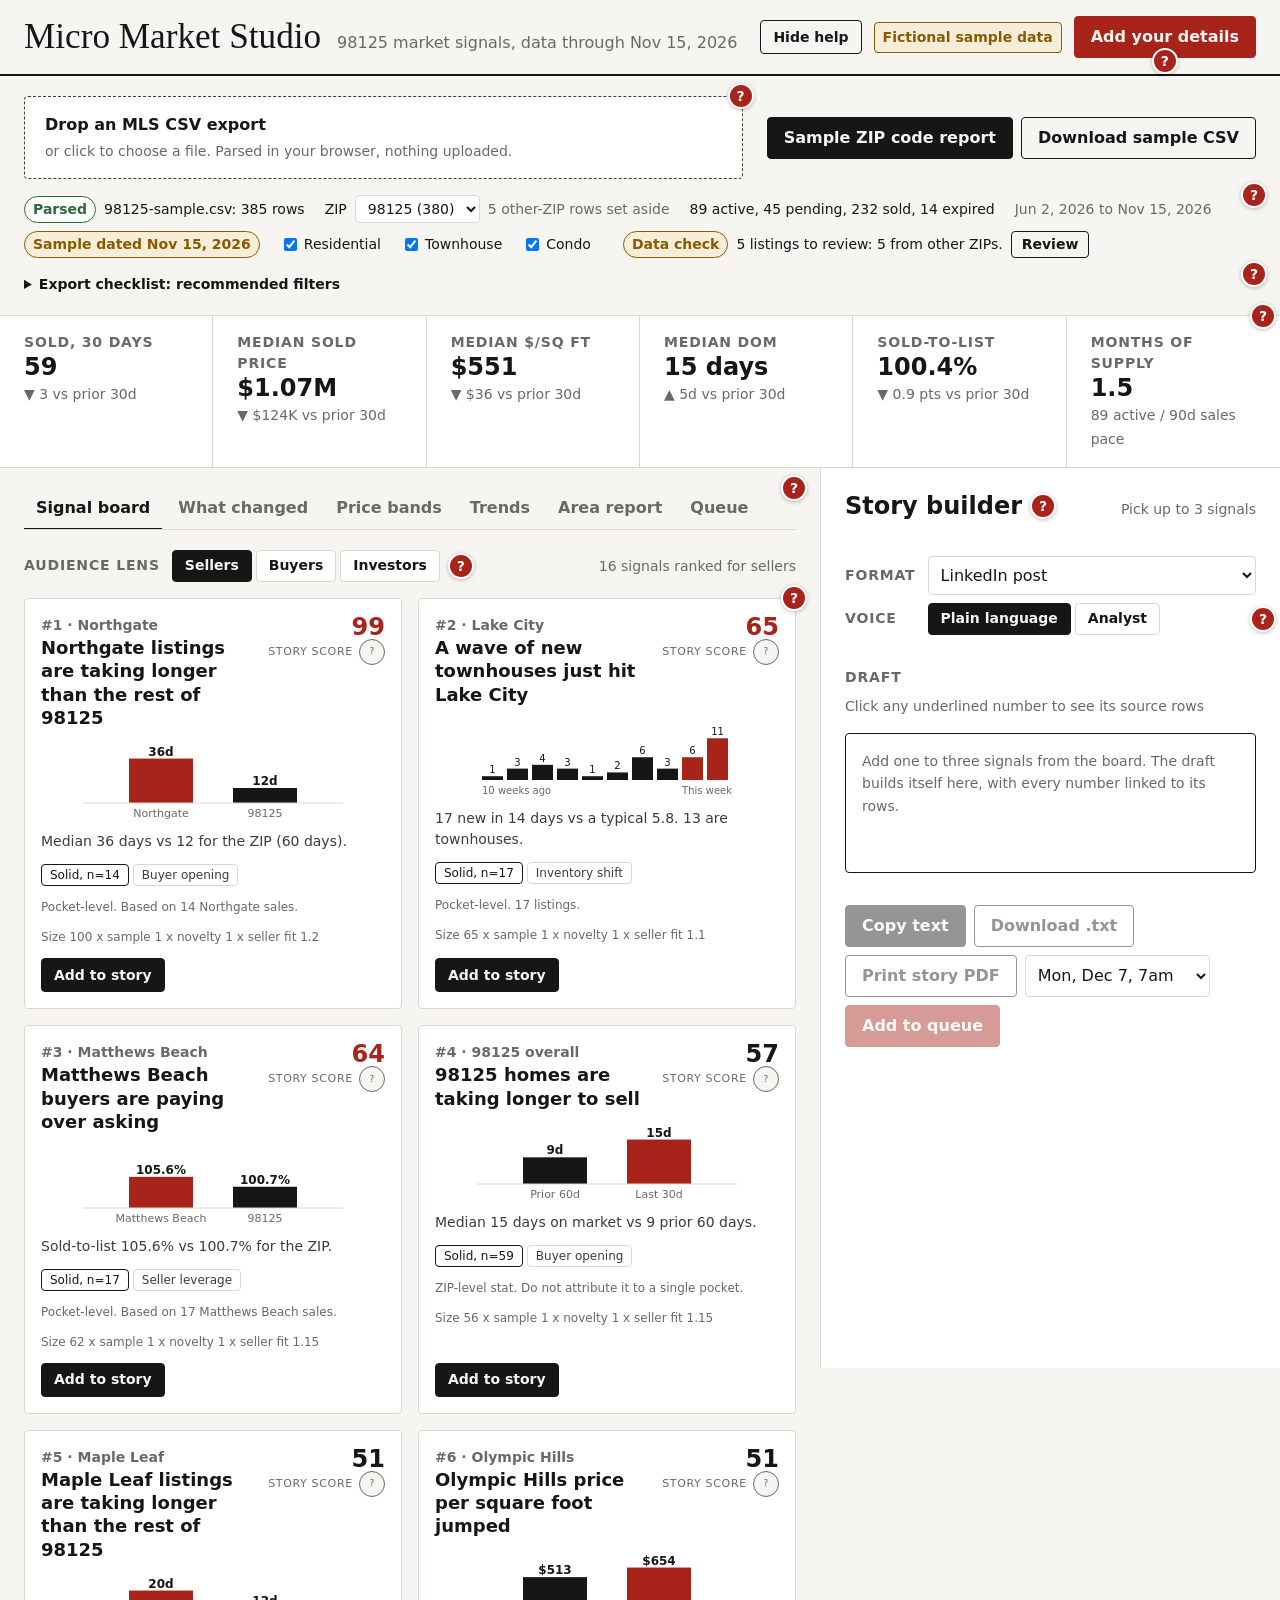
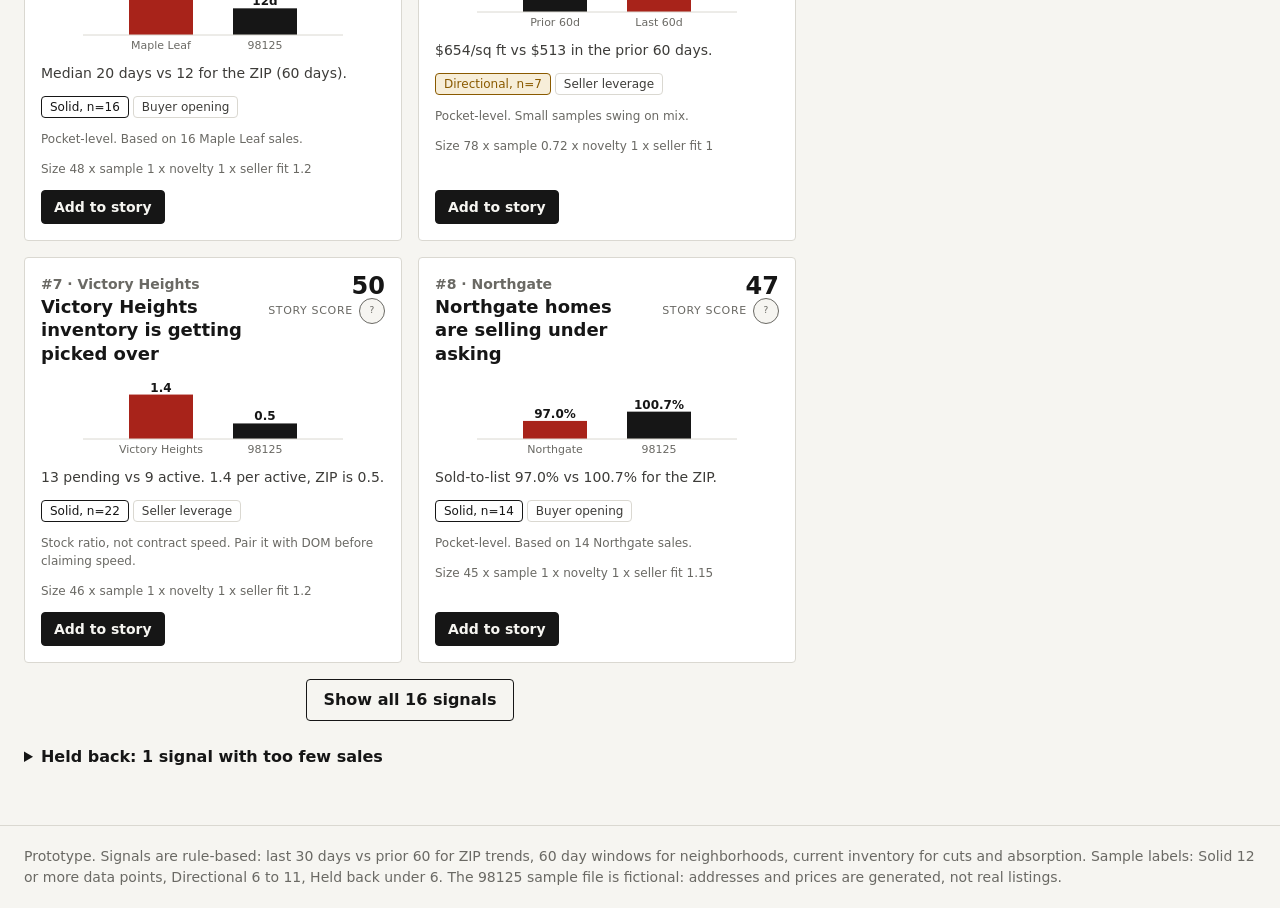
==== commit 947d5d53: "Add help bubbles that explain what each studio area needs Co-authored-by: Perplexity <noreply@perple" ====
--- a/index.html
+++ b/index.html
@@ -206,5 +206,6 @@
 
 <script src="data/rates.js"></script>
 <script src="app.js"></script>
+<script src="help.js"></script>
 </body>
 </html>
--- a/styles.css
+++ b/styles.css
@@ -380,3 +380,29 @@
 .yoy .up { color: var(--ink); } .yoy .down { color: var(--accent); }
 .small { font-size: 12px; }
 .trend-summary { font-family: var(--font-serif, Georgia, serif); font-size: 15px; line-height: 1.5; margin: var(--space-2) 0 var(--space-3); max-width: 72ch; }
+
+/* Help bubbles (help.js) */
+.hb-layer { position: fixed; inset: 0; pointer-events: none; z-index: 60; }
+.hb-layer[hidden] { display: none; }
+.hb-mark {
+  position: fixed; width: 26px; height: 26px; padding: 0; border-radius: 50%; pointer-events: auto; cursor: pointer;
+  background: var(--accent); color: #fff; border: 2px solid #fff; font: 700 14px/1 var(--font-body);
+  box-shadow: 0 1px 4px rgba(0,0,0,.25);
+}
+.hb-mark[hidden] { display: none; }
+.hb-mark:hover, .hb-mark.open, .hb-mark:focus-visible { background: var(--ink); outline: none; }
+.hb-bubble {
+  position: fixed; pointer-events: auto; background: var(--ink); color: var(--paper); border-radius: 8px;
+  padding: var(--space-3) var(--space-4); font-size: var(--text-xs); line-height: 1.5; box-shadow: 0 6px 20px rgba(0,0,0,.25);
+}
+.hb-bubble[hidden] { display: none; }
+.hb-bubble::before {
+  content: ''; position: absolute; top: -7px; left: calc(var(--hb-arrow, 24px) - 7px);
+  border: 7px solid transparent; border-top: 0; border-bottom-color: var(--ink);
+}
+.hb-bubble.above::before { top: auto; bottom: -7px; border-bottom: 0; border-top: 7px solid var(--ink); }
+.hb-bubble strong { display: block; font-size: var(--text-sm); margin-bottom: var(--space-1); }
+.hb-bubble p { margin: 0 0 var(--space-2); }
+.hb-close { background: transparent; color: var(--paper); border: 1px solid var(--paper); border-radius: var(--radius); padding: 2px 10px; cursor: pointer; font-size: var(--text-xs); }
+.hb-toggle { min-height: 34px; padding: var(--space-1) var(--space-3); font-size: var(--text-xs); }
+@media print { .hb-layer, .hb-toggle { display: none !important; } }
